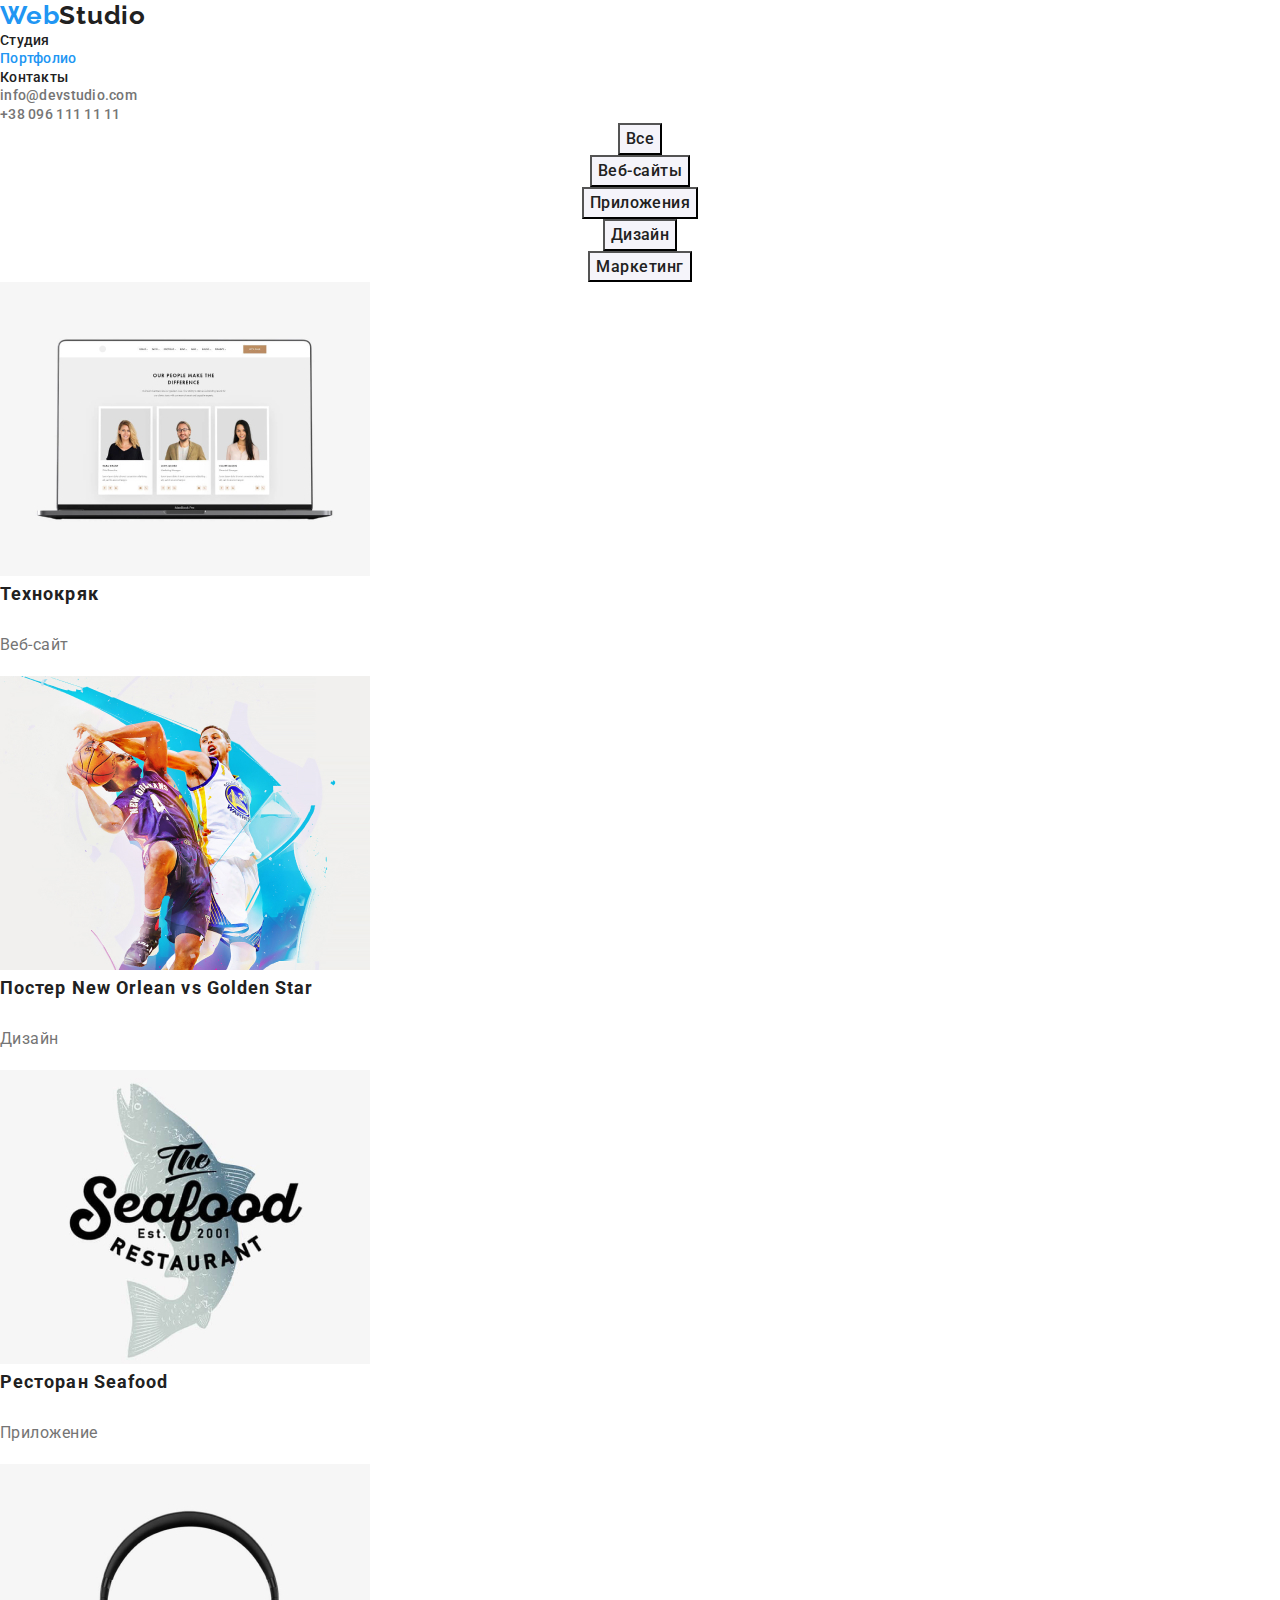
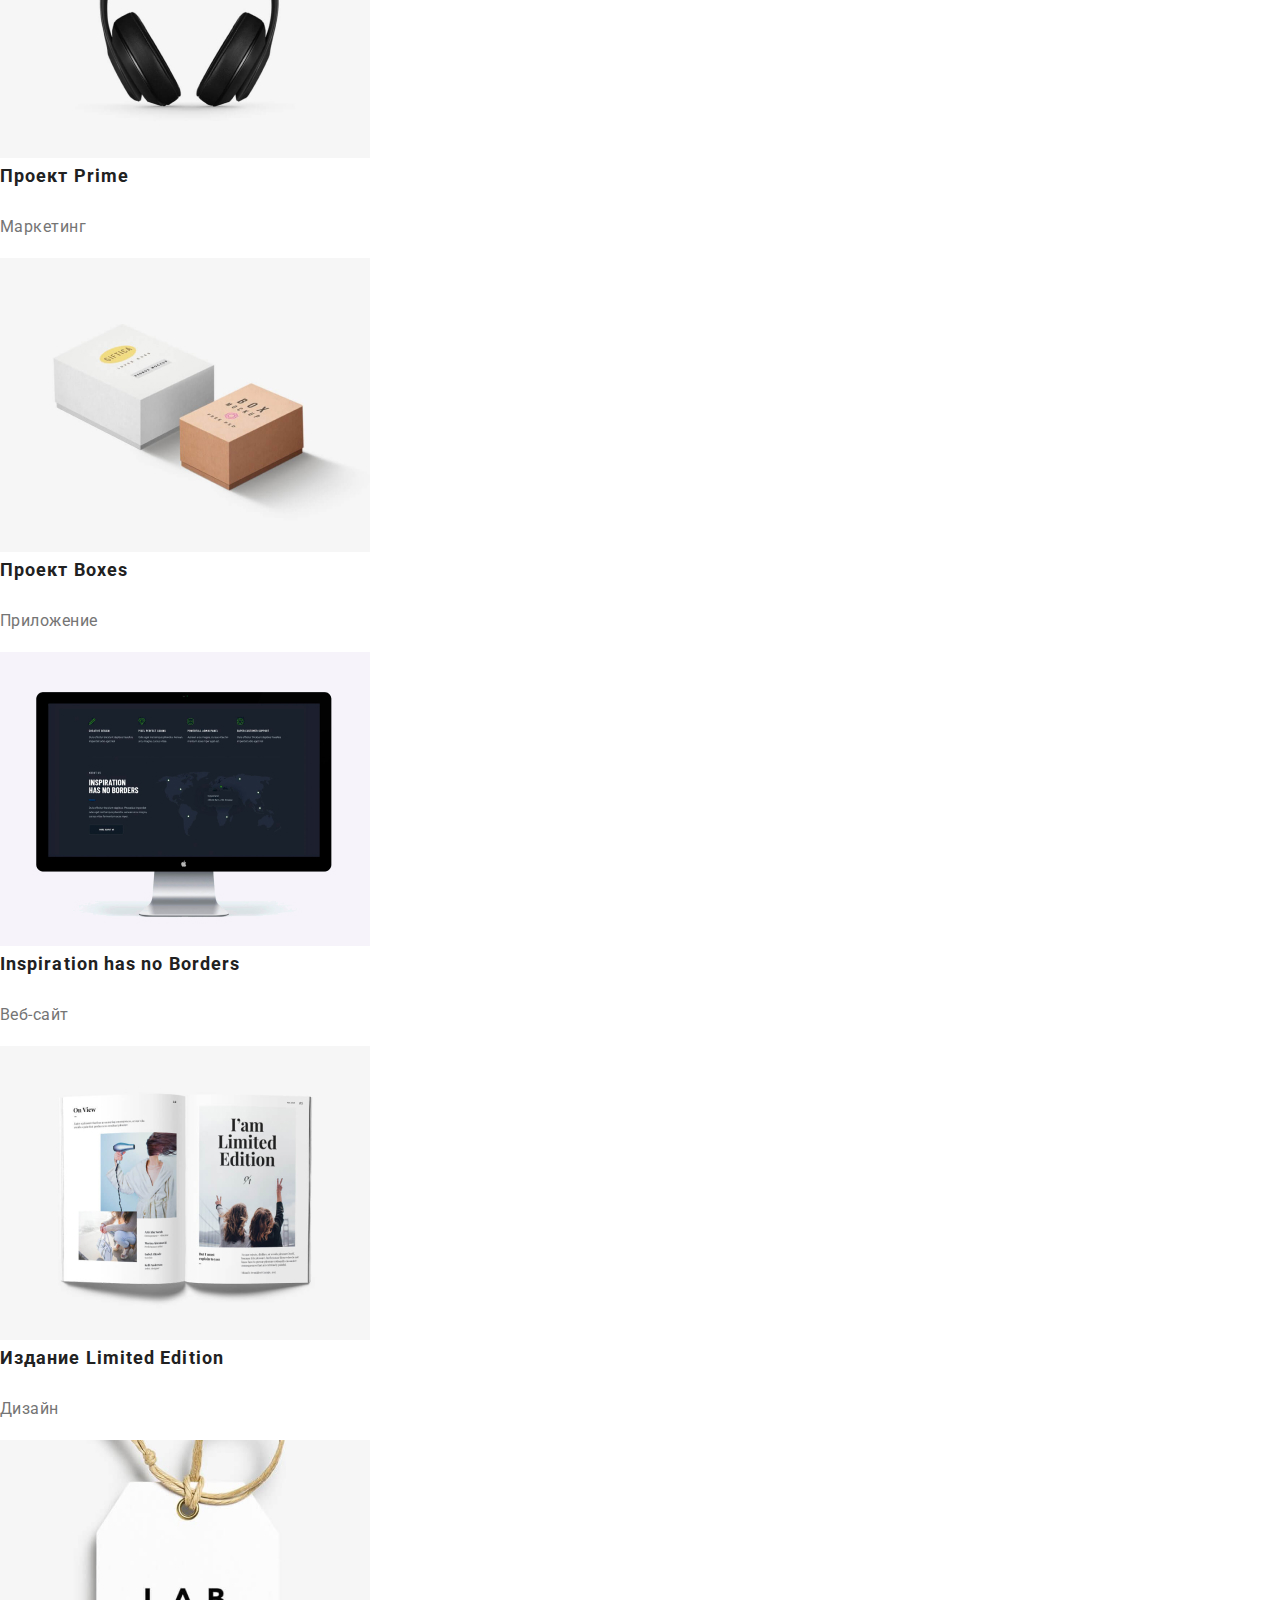
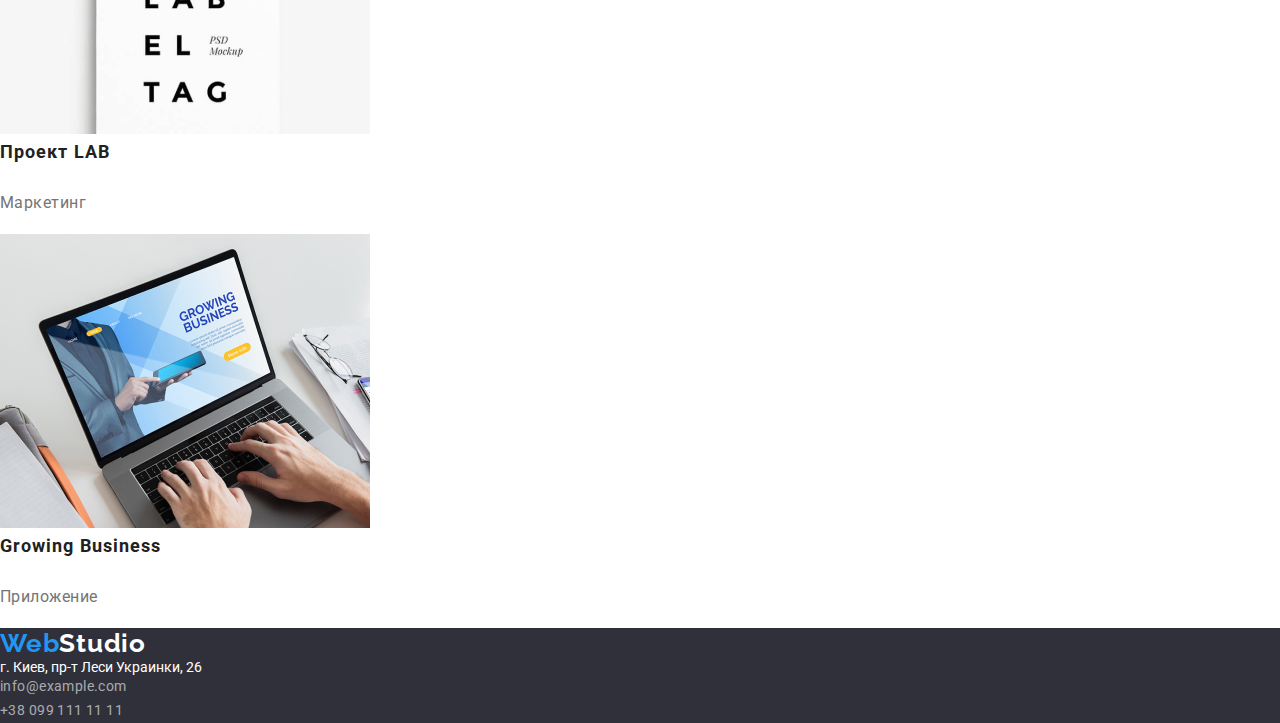
==== portfolio.html @ 37039986 "Робота над ДЗ-1" ====
<!DOCTYPE html>
<html lang="ru">
<head>
    <meta charset="UTF-8">
    <meta name="viewport" content="width=device-width, initial-scale=1.0">
    <link href="https://fonts.googleapis.com/css2?family=Raleway:wght@700&family=Roboto:wght@400;500;700;900&display=swap"
        rel="stylesheet">
    <link rel="stylesheet" href="https://cdnjs.cloudflare.com/ajax/libs/modern-normalize/1.0.0/modern-normalize.min.css">
    <link rel="stylesheet" href="./css/styles.css">
    <title>Portfolio</title>
</head>
<body>
    <header>
        <nav>
            <a class="logo" href="./index.html">Web<span class="logo-top">Studio</span></a>
            <ul class="list">
                <li><a class="navigation" href="./index.html">Студия</a></li>
                <li><a class="navigation current" href="./portfolio.html">Портфолио</a></li>
                <li><a class="navigation" href="#contacts">Контакты</a></li>
            </ul>
        </nav>
        <ul class="list">
            <li><a class="contacts" href="mailto:info@example.com">info@devstudio.com</a></li>
            <li><a class="contacts" href="tel:+380991111111">+38 096 111 11 11</a></li>
        </ul>
    </header>
    <main>
        <div class="useful-links">
            <ul class="list">
                <li><button class="button" type="button">Все</button></li>
                <li><button class="button" type="button">Веб-сайты</button></li>
                <li><button class="button" type="button">Приложения</button></li>
                <li><button class="button" type="button">Дизайн</button></li>
                <li><button class="button" type="button">Маркетинг</button></li>
            </ul>
        </div>
        <section>
            <h1 hidden>Виды наших работ</h2>
            <ul class="list">
                <li><img src="./images/portfolio/img1.jpg" width="370" height="294" alt="Ноутбук" />
                <h3 class="project">Технокряк</h3>
                <p class="project-item">Веб-сайт</p></li>
                <li><img src="./images/portfolio/img2.jpg" width="370" height="294" alt="Баскетболисты" />
                <h3 class="project">Постер New Orlean vs Golden Star</h3>
                <p class="project-item">Дизайн</p></li>
                <li><img src="./images/portfolio/img3.jpg" width="370" height="294" alt="Логотип рыбы" />
                <h3 class="project">Ресторан Seafood</h3>
                <p class="project-item">Приложение</p></li>
                <li><img src="./images/portfolio/img4.jpg" width="370" height="294" alt="Наушники" />
                <h3 class="project">Проект Prime</h3>
                <p class="project-item">Маркетинг</p></li>
                <li><img src="./images/portfolio/img5.jpg" width="370" height="294" alt="Коробки" />
                <h3 class="project">Проект Boxes</h3>
                <p class="project-item">Приложение</p></li>
                <li><img src="./images/portfolio/img6.jpg" width="370" height="294" alt="Монитор ПК" />
                <h3 class="project">Inspiration has no Borders</h3>
                <p class="project-item">Веб-сайт</p></li>
                <li><img src="./images/portfolio/img7.jpg" width="370" height="294" alt="Журнал" />
                <h3 class="project">Издание Limited Edition</h3>
                <p class="project-item">Дизайн</p></li>
                <li><img src="./images/portfolio/img8.jpg" width="370" height="294" alt="Бирка" />
                <h3 class="project">Проект LAB</h3>
                <p class="project-item">Маркетинг</p></li>
                <li><img src="./images/portfolio/img9.jpg" width="370" height="294" alt="Руки работают за ноутбуком" />
                <h3 class="project">Growing Business</h3>
                <p class="project-item">Приложение</p></li>
            </ul>
        </section>
    </main>
    <footer id="contacts">
        <a class="logo" href="./index.html">Web<span class="logo-bottom">Studio</span></a>
        <ul class="list">
            <li class="location">г. Киев, пр-т Леси Украинки, 26</li>
            <li><a class="mail" href="mailto:info@example.com">info@example.com</a></li>
            <li><a class="mail" href="tel:+380991111111">+38 099 111 11 11</a></li>
        </ul>
    </footer>
</body>
</html>
---- css/styles.css ----
html{
  box-sizing: border-box;
}

*,
*::before,
*::after {
  box-sizing: inherit;
}

/* background color: 
#ffffff - main
#2f303a - hero and footer;
#F5F4FA - our team
text color:
#212121 - title
#2196F3 - accent
#757575 - text paragraph
#ffffff - hero
color: rgba(255, 255, 255, 0.6); - footer contact */

:root {
  --accent: #2196f3;
  --white: #ffffff;
  --dark-gray: #2f303a;
  --light-gray: #f5f4fa;
  --black-text: #212121;
  --gray-text: #757575;
}
body {
  font-family: "Roboto", sans-serif;
  color: var(--gray-text);
  background-color: var(--white);
}
img {
  display: block;
  max-width: 100%;
  height: auto;
}
h1,
h2,
h3,
p {
  margin-top: 0;
}
.list {
  margin: 0;
  padding: 0;
  list-style: none;
}
.navigation {
  font-weight: 500;
  font-size: 14px;
  line-height: 1.142;
  letter-spacing: 0.02em;
  color: var(--black-text);
  text-decoration: none;
}
.navigation:hover,
.navigation:focus {
  color: var(--accent);
}
.contacts {
  font-weight: 500;
  font-size: 14px;
  line-height: 1.142;
  letter-spacing: 0.02em;
  color: var(--gray-text);
  text-decoration: none;
}
.contacts:hover,
.contacts:focus {
  color: var(--accent);
}
.navigation.current {
  color: var(--accent);
}
.logo-top {
  font-family: Raleway, sans-serif;
  font-weight: 700;
  font-size: 26px;
  line-height: 1.192;
  letter-spacing: 0.03em;
  color: var(--black-text);
  text-decoration: none;
}
.logo {
  font-family: Raleway, sans-serif;
  font-weight: 700;
  font-size: 26px;
  line-height: 1.192;
  letter-spacing: 0.03em;
  color: var(--accent);
  text-decoration: none;
}
.logo-bottom {
  font-family: Raleway, sans-serif;
  font-weight: 700;
  font-size: 26px;
  line-height: 1.192;
  letter-spacing: 0.03em;
  color: var(--white);
  text-decoration: none;
}
.hero {
  background-color: var(--dark-gray);
  text-align: center;
  margin-bottom: 94;
}
.hero-title {
  margin-top: 0;
  margin-bottom: 30;
  font-weight: 900;
  font-size: 44px;
  line-height: 1.36;
  letter-spacing: 0.06em;
  text-transform: uppercase;
  color: var(--white);
}
.hero-button {
  display: inline-block;
  font-weight: 700;
  font-size: 16px;
  line-height: 1.87;
  /* display: flex; */
  align-items: center;
  text-align: center;
  letter-spacing: 0.06em;
  color: var(--white);
  background-color: var(--accent);
  border-radius: 4px;
  padding: 10px 32px;
  min-width: 200px;
}
.feature {
  font-weight: 700;
  font-size: 14px;
  line-height: 1.142;
  letter-spacing: 0.03em;
  text-transform: uppercase;
  color: var(--black-text);
}
.feature-text {
  font-weight: normal;
  font-size: 14px;
  line-height: 1.71;
  letter-spacing: 0.03em;
  color: var(--gray-text);
}
.section-title {
  font-weight: 700;
  font-size: 36px;
  line-height: 1.166;
  text-align: center;
  letter-spacing: 0.03em;
  color: var(--black-text);
}
.team {
  background-color: var(--light-gray);
}
.name {
  font-weight: 500;
  font-size: 16px;
  line-height: 1.187;
  text-align: center;
  letter-spacing: 0.03em;
  color: var(--black-text);
}
.employment {
  font-weight: 400;
  font-size: 16px;
  line-height: 1.187;
  text-align: center;
  letter-spacing: 0.03em;
  color: var(--gray-text);
}
footer {
  background-color: var(--dark-gray);
}
.location {
font-weight: 400;
font-size: 14px;
line-height: 1.71
letter-spacing: 0.03em;
color: var(--white);
text-decoration: none;
}

.mail{
font-weight: 400;
font-size: 14px;
line-height: 1.71;
letter-spacing: 0.03em;
color: rgba(255, 255, 255, 0.6);
text-decoration: none;
}
.button{
font-family: Roboto;
font-weight: 500;
font-size: 16px;
line-height: 1.62;
text-align: center;
letter-spacing: 0.03em;
color: var(--black-text);
background-color: var(--light-gray);
}
.button:hover,
.button:focus {
background-color: var(--accent);
color: var(--white);
}
.project{
font-weight: 700;
font-size: 18px;
line-height: 2;
letter-spacing: 0.06em;
color: var(--black-text);
}
.project-item{
font-weight: 400;
font-size: 16px;
line-height: 1.87;
letter-spacing: 0.03em;
color: var(--gray-text);
}
.container {
  
}
.useful-links {
  align-items: center;
  text-align: center;
  /* display: inline-block; */
}
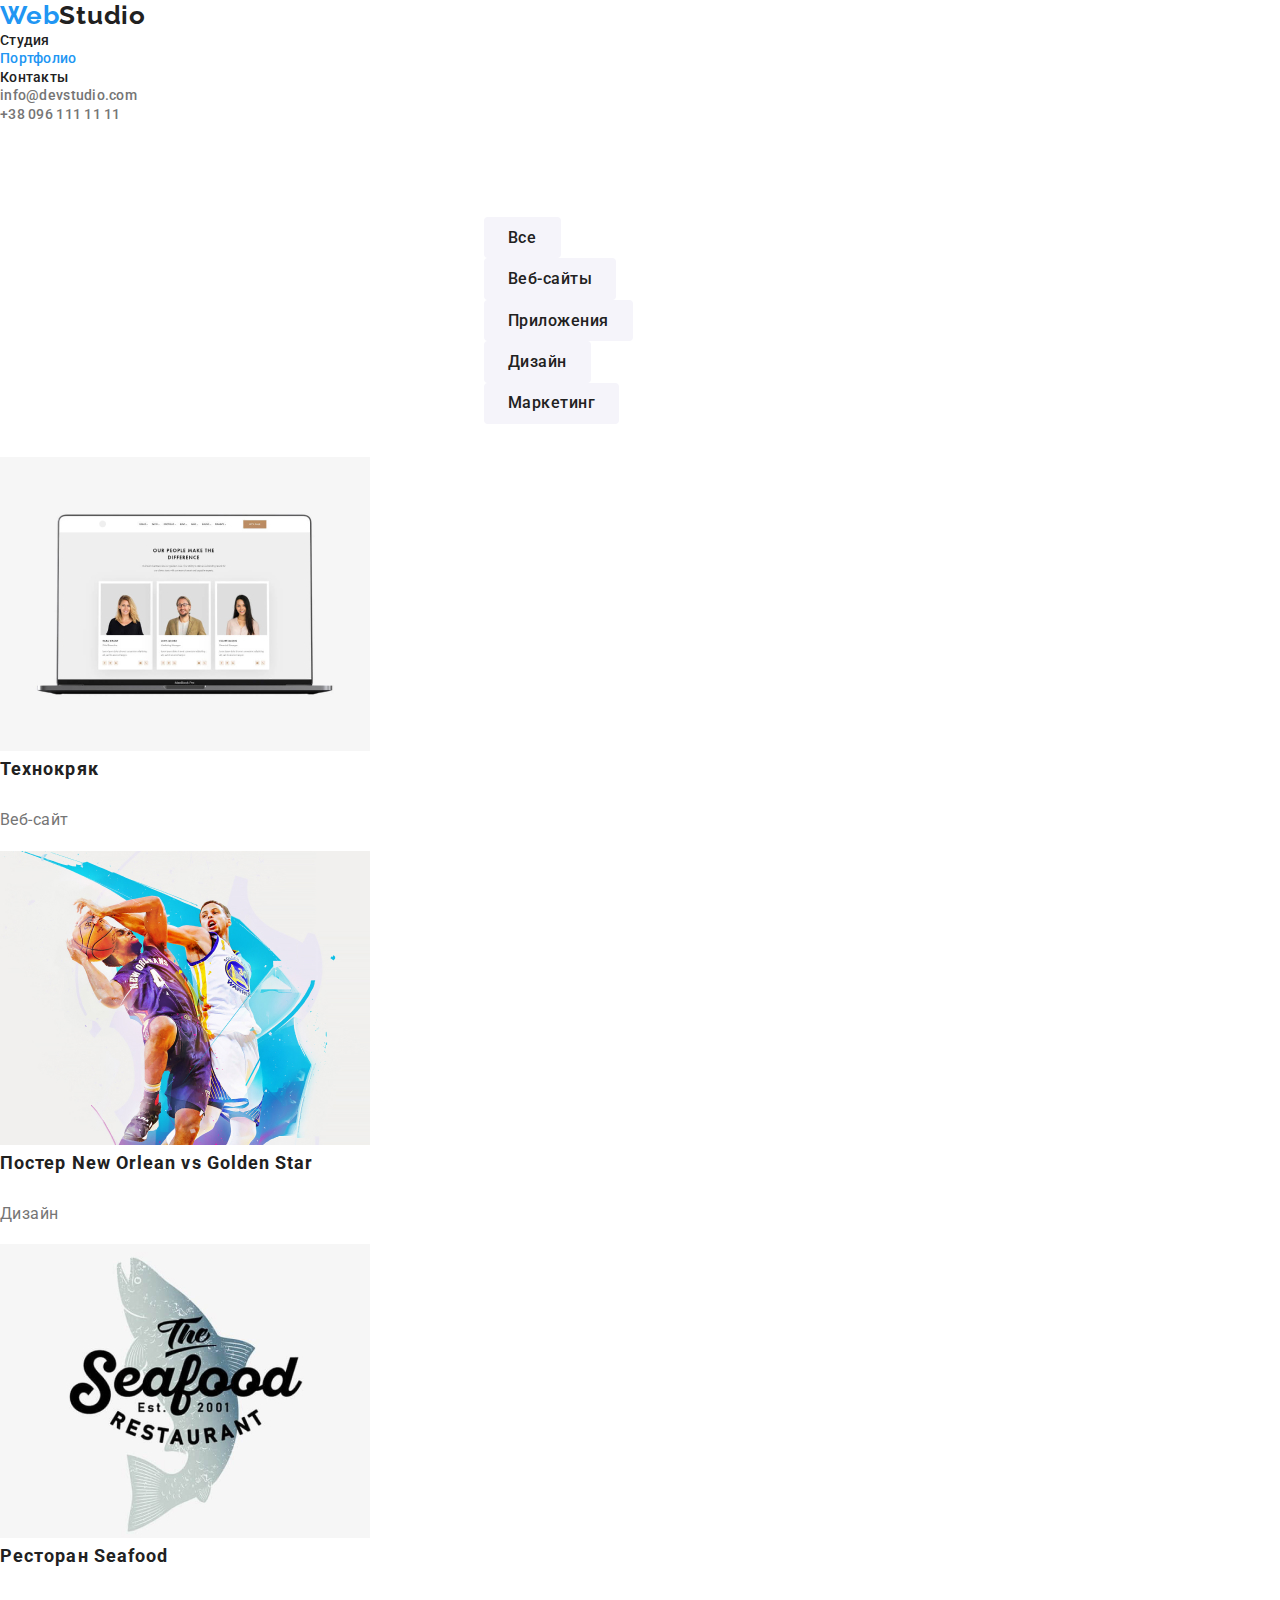
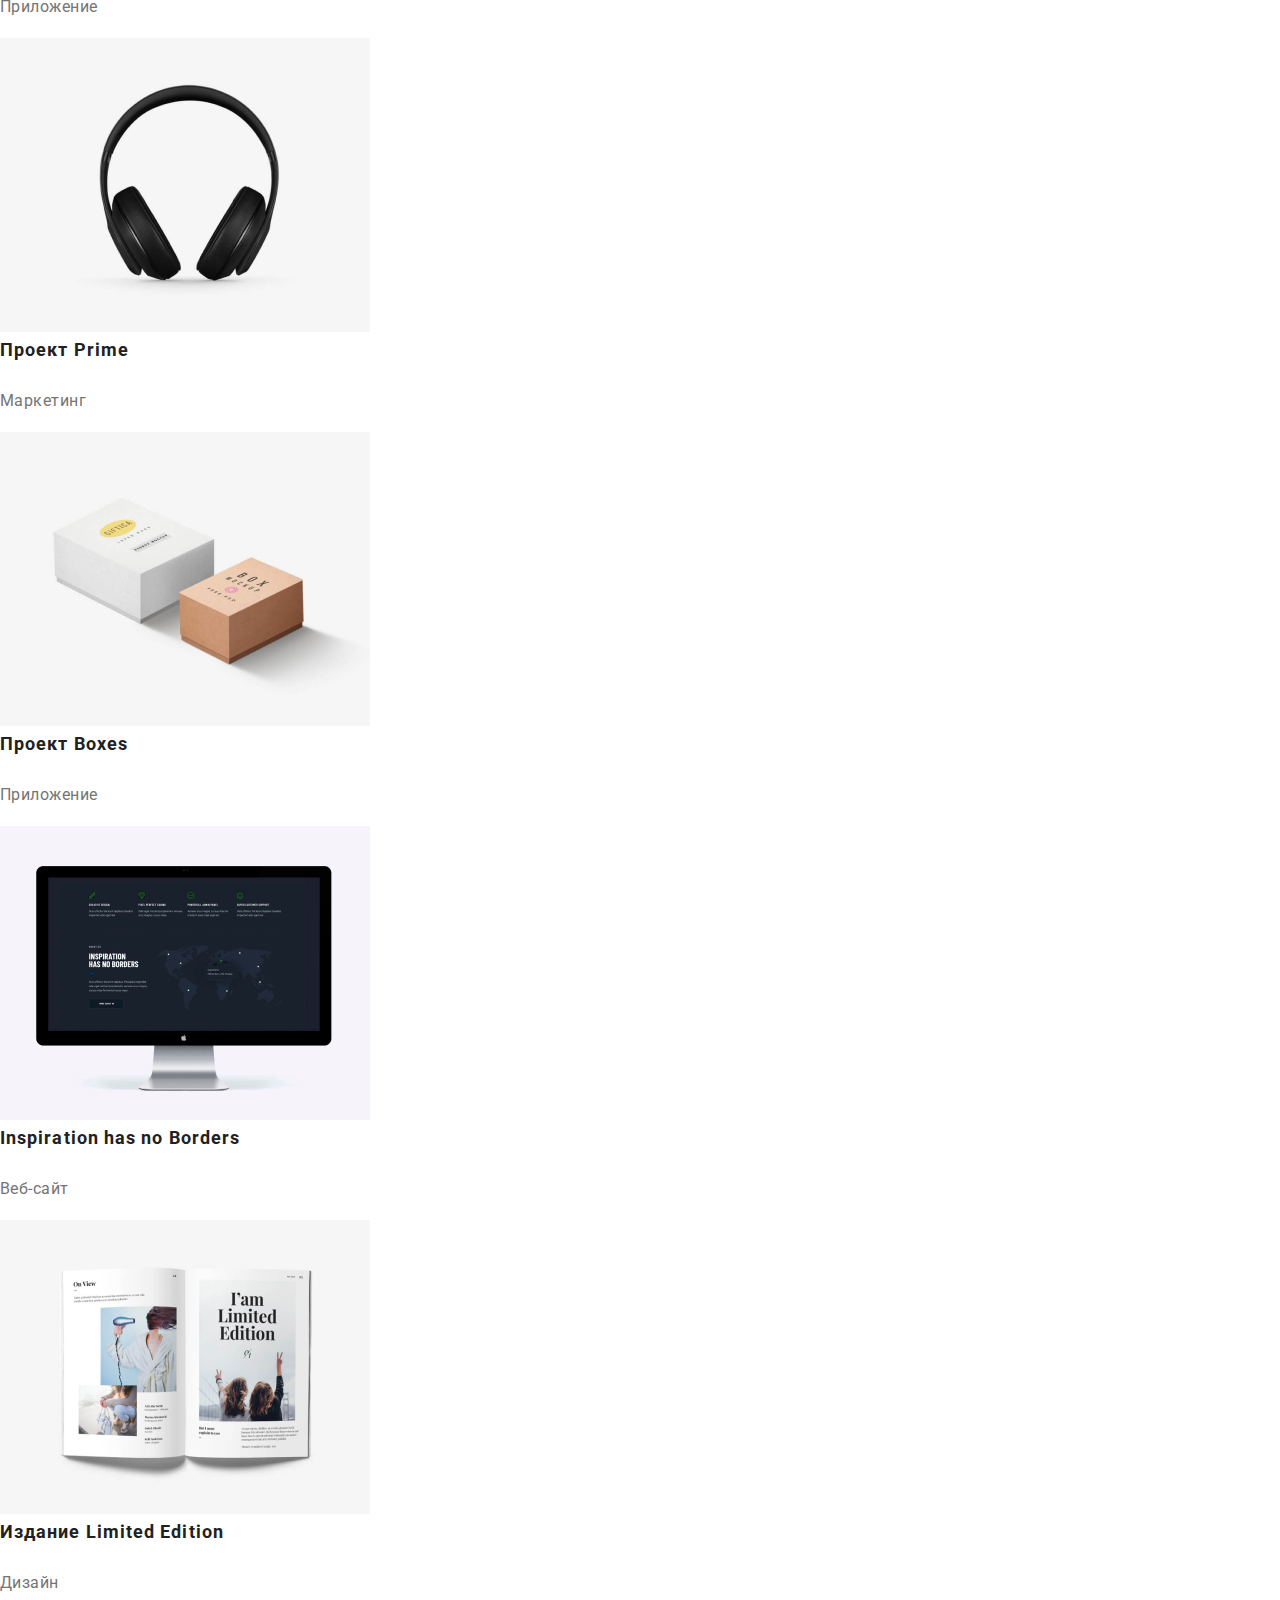
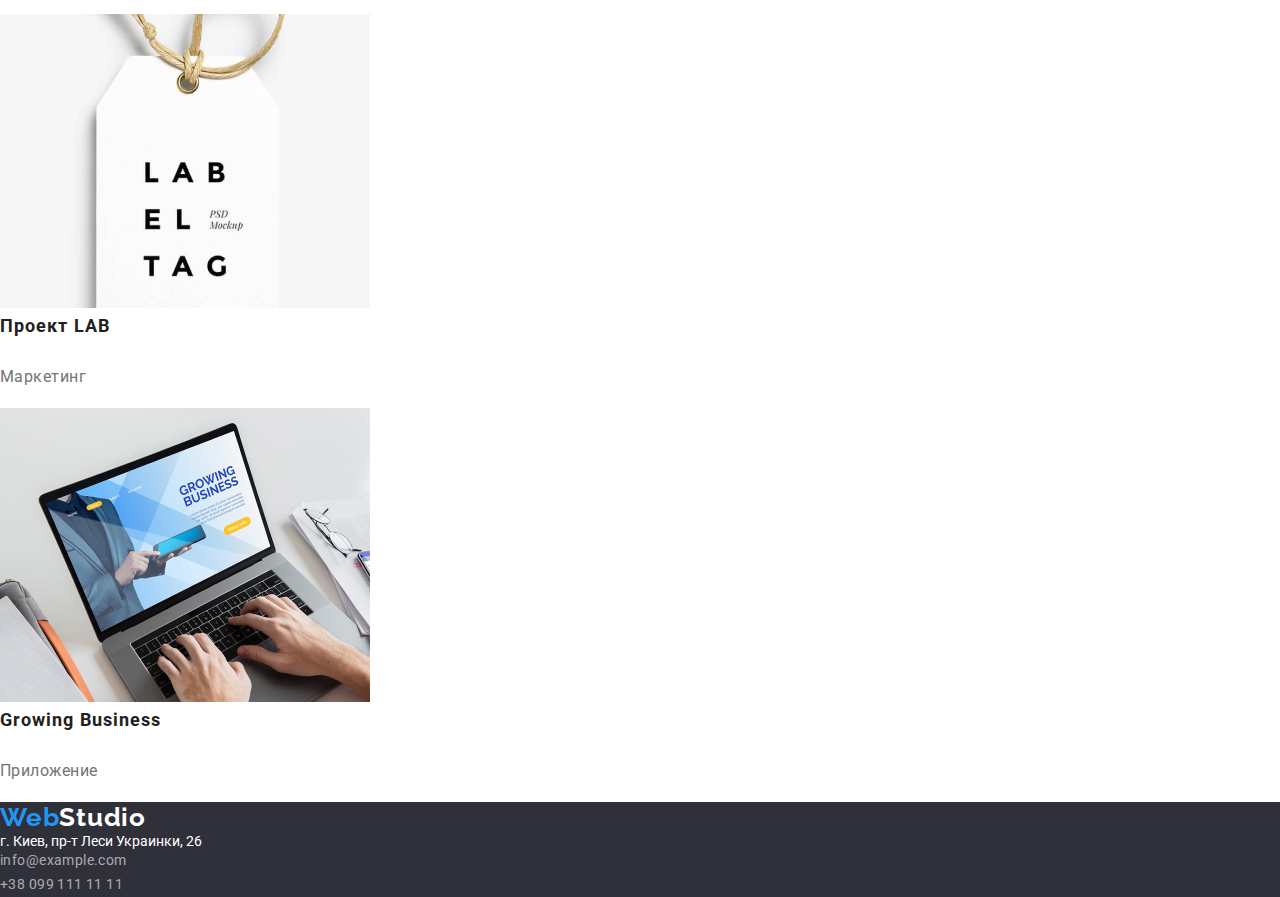
==== commit 0a4033b0: "Робота над кнопками" ====
--- a/portfolio.html
+++ b/portfolio.html
@@ -25,7 +25,7 @@
         </ul>
     </header>
     <main>
-        <div class="useful-links">
+        <div class="useful-button">
             <ul class="list">
                 <li><button class="button" type="button">Все</button></li>
                 <li><button class="button" type="button">Веб-сайты</button></li>
--- a/css/styles.css
+++ b/css/styles.css
@@ -105,11 +105,10 @@
 .hero {
   background-color: var(--dark-gray);
   text-align: center;
-  margin-bottom: 94;
 }
 .hero-title {
   margin-top: 0;
-  margin-bottom: 30;
+  margin-bottom: 30px;
   font-weight: 900;
   font-size: 44px;
   line-height: 1.36;
@@ -132,7 +131,7 @@
   padding: 10px 32px;
   min-width: 200px;
 }
-.feature {
+.features {
   font-weight: 700;
   font-size: 14px;
   line-height: 1.142;
@@ -140,20 +139,21 @@
   text-transform: uppercase;
   color: var(--black-text);
 }
-.feature-text {
+.features-text {
   font-weight: normal;
   font-size: 14px;
   line-height: 1.71;
   letter-spacing: 0.03em;
   color: var(--gray-text);
 }
-.section-title {
+.job-title {
   font-weight: 700;
   font-size: 36px;
   line-height: 1.166;
   text-align: center;
   letter-spacing: 0.03em;
   color: var(--black-text);
+  margin-bottom: 50px;
 }
 .team {
   background-color: var(--light-gray);
@@ -203,6 +203,9 @@
 letter-spacing: 0.03em;
 color: var(--black-text);
 background-color: var(--light-gray);
+border-radius: 4px;
+padding: 5.76px 22.28px;
+border: 2px solid transparent;
 }
 .button:hover,
 .button:focus {
@@ -223,11 +226,30 @@
 letter-spacing: 0.03em;
 color: var(--gray-text);
 }
-.container {
-  
-}
-.useful-links {
+.container-features {
+  padding: 94px 215px;
+}
+/* .list li {
   align-items: center;
   text-align: center;
-  /* display: inline-block; */
-}
+  display: inline-block;
+} */
+.inline-block li {
+  display: inline-block;
+  margin-right: 30px;
+}
+.inline-block li:last-child {
+  margin-right: 0;
+}
+.useful-button {
+  padding-top: 94px;
+  padding-right: 497.58px;
+  padding-bottom: 32.65px;
+  padding-left: 483.59px;
+}
+.useful-button li {
+margin-right: 8.1px;
+}
+.useful-button li:last-child {
+margin-right: 0;
+}
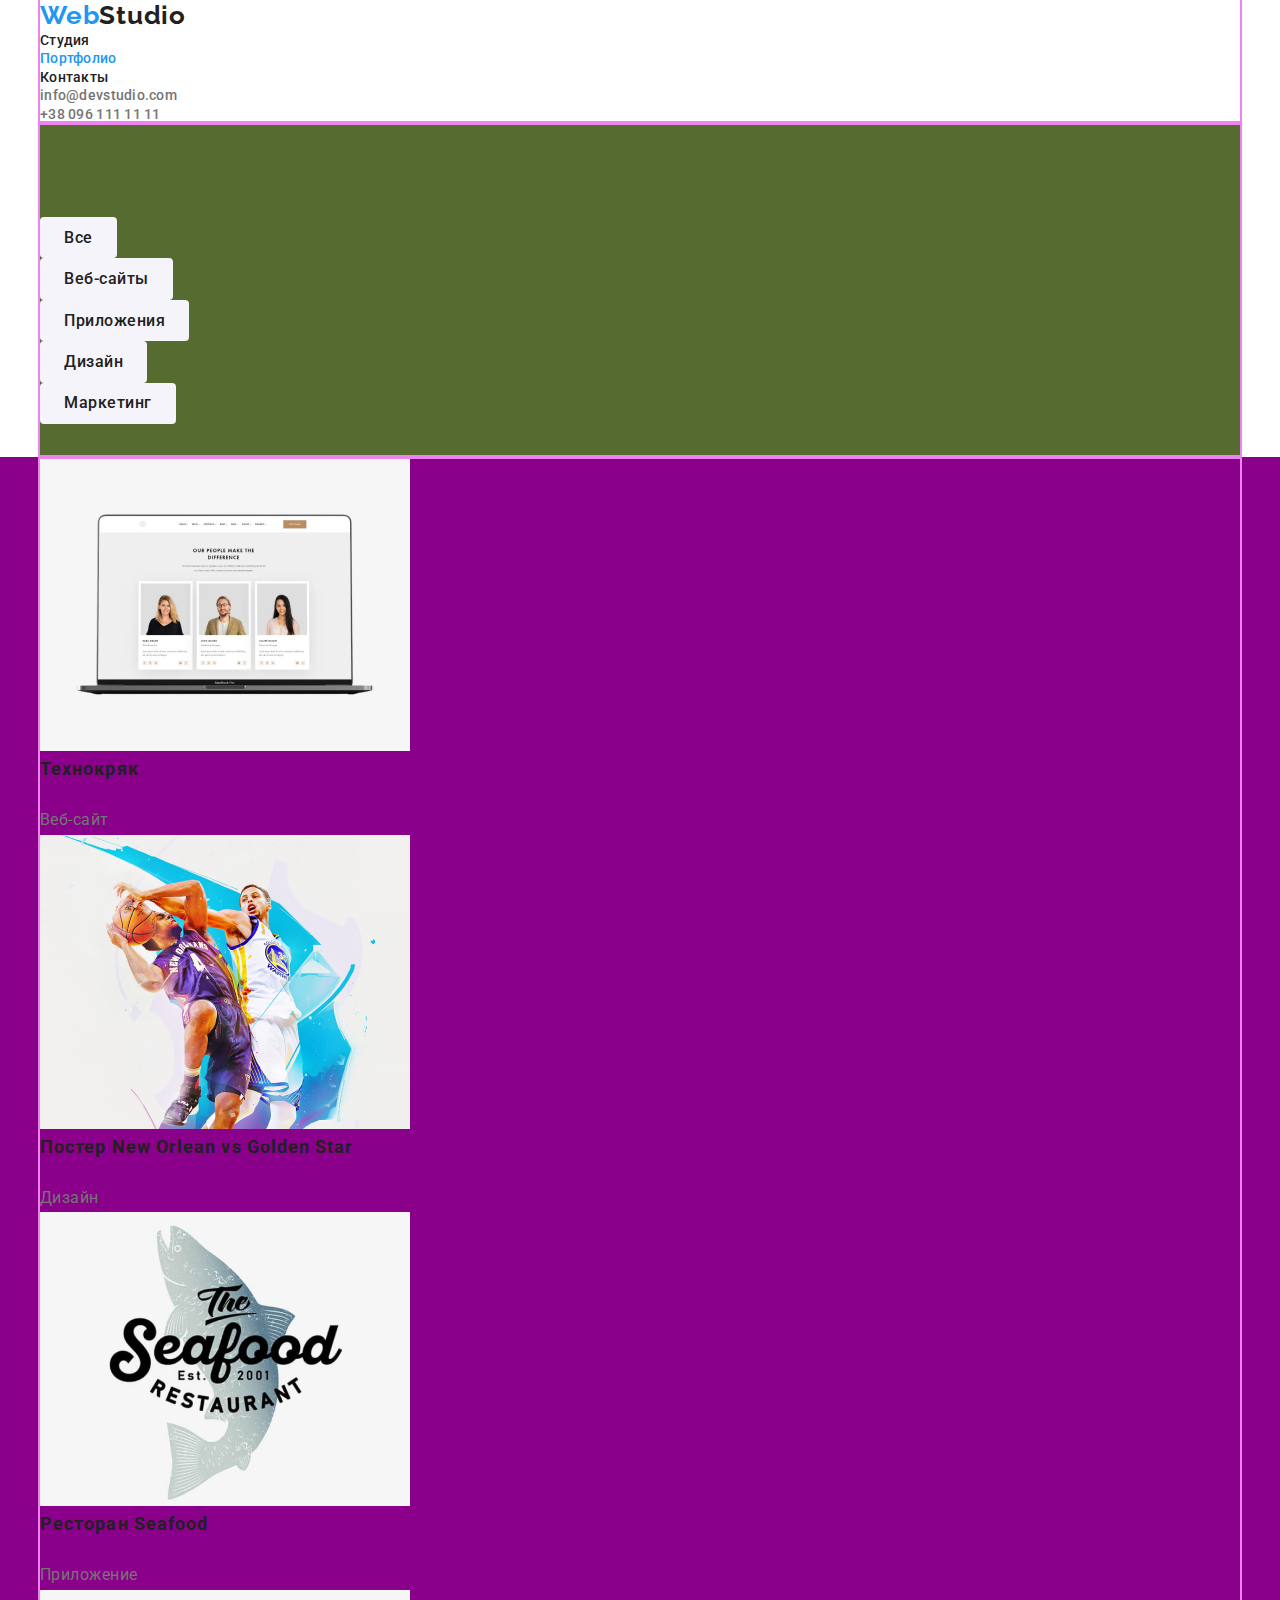
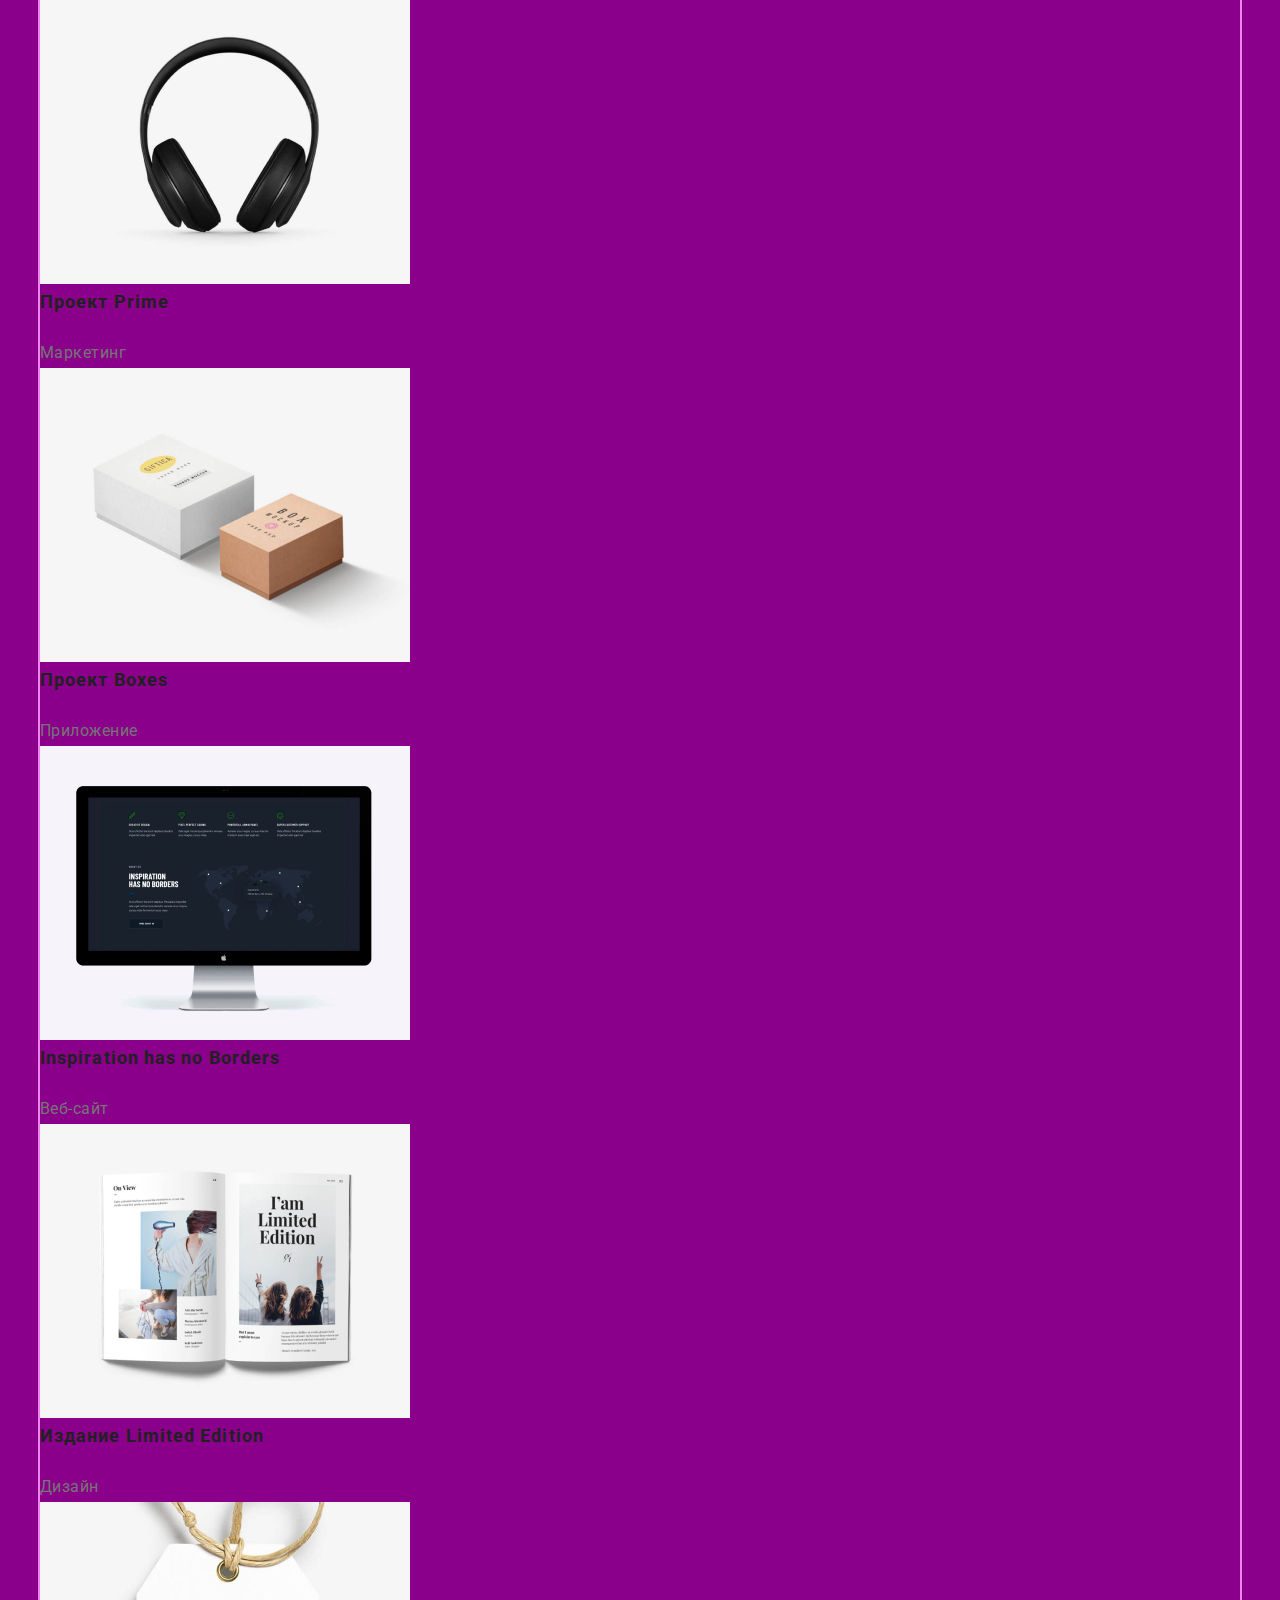
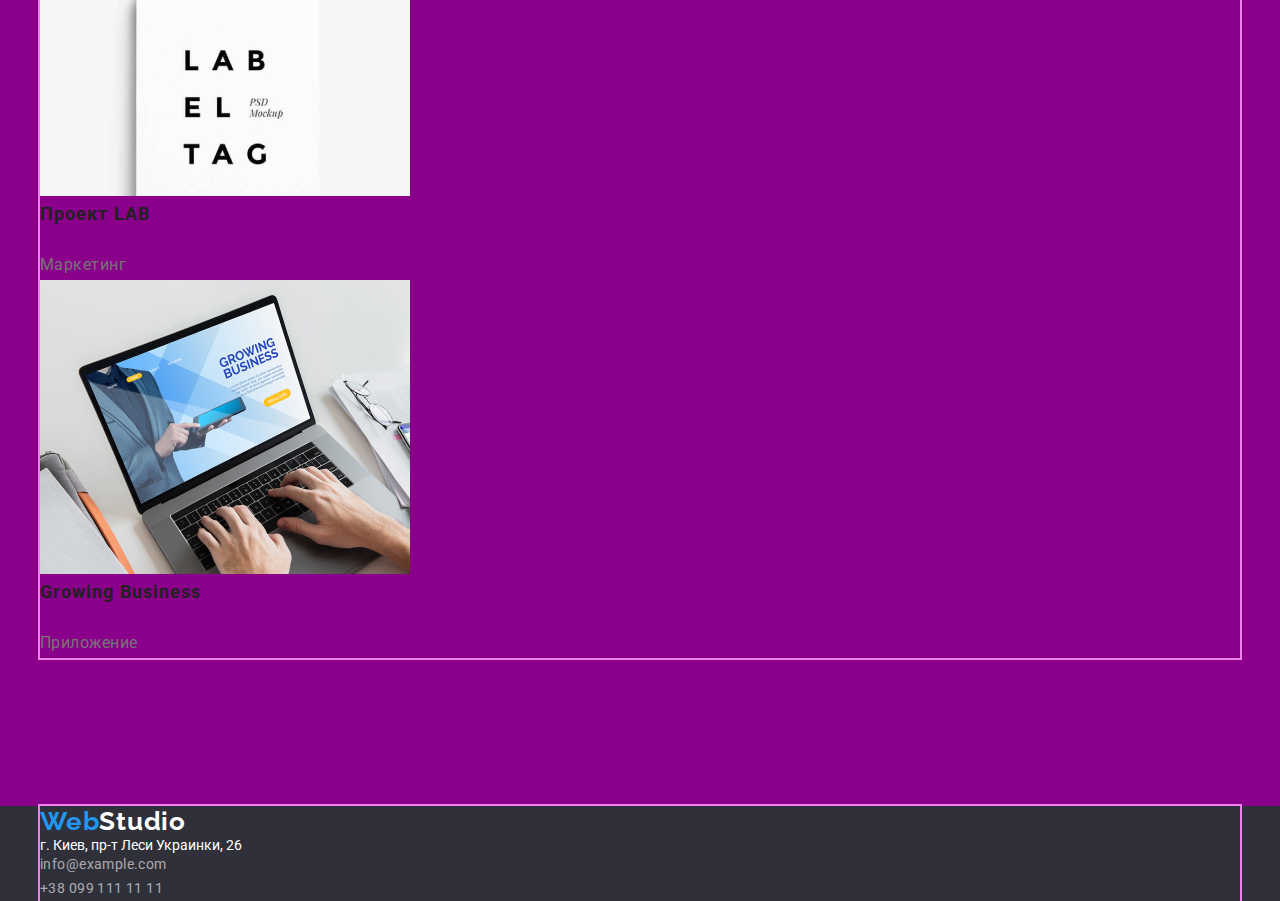
==== commit c54ddb58: "Робота над секціями" ====
--- a/portfolio.html
+++ b/portfolio.html
@@ -11,22 +11,24 @@
 </head>
 <body>
     <header>
-        <nav>
-            <a class="logo" href="./index.html">Web<span class="logo-top">Studio</span></a>
+        <div class="container">
+            <nav>
+                <a class="logo" href="./index.html">Web<span class="logo-top">Studio</span></a>
+                <ul class="list">
+                    <li><a class="navigation" href="./index.html">Студия</a></li>
+                    <li><a class="navigation current" href="./portfolio.html">Портфолио</a></li>
+                    <li><a class="navigation" href="#contacts">Контакты</a></li>
+                </ul>
+            </nav>
             <ul class="list">
-                <li><a class="navigation" href="./index.html">Студия</a></li>
-                <li><a class="navigation current" href="./portfolio.html">Портфолио</a></li>
-                <li><a class="navigation" href="#contacts">Контакты</a></li>
+                <li><a class="contacts" href="mailto:info@example.com">info@devstudio.com</a></li>
+                <li><a class="contacts" href="tel:+380991111111">+38 096 111 11 11</a></li>
             </ul>
-        </nav>
-        <ul class="list">
-            <li><a class="contacts" href="mailto:info@example.com">info@devstudio.com</a></li>
-            <li><a class="contacts" href="tel:+380991111111">+38 096 111 11 11</a></li>
-        </ul>
+        </div>
     </header>
     <main>
-        <div class="useful-button">
-            <ul class="list">
+        <div class="container">
+            <ul class="list useful-button">
                 <li><button class="button" type="button">Все</button></li>
                 <li><button class="button" type="button">Веб-сайты</button></li>
                 <li><button class="button" type="button">Приложения</button></li>
@@ -34,46 +36,59 @@
                 <li><button class="button" type="button">Маркетинг</button></li>
             </ul>
         </div>
-        <section>
-            <h1 hidden>Виды наших работ</h2>
-            <ul class="list">
-                <li><img src="./images/portfolio/img1.jpg" width="370" height="294" alt="Ноутбук" />
-                <h3 class="project">Технокряк</h3>
-                <p class="project-item">Веб-сайт</p></li>
-                <li><img src="./images/portfolio/img2.jpg" width="370" height="294" alt="Баскетболисты" />
-                <h3 class="project">Постер New Orlean vs Golden Star</h3>
-                <p class="project-item">Дизайн</p></li>
-                <li><img src="./images/portfolio/img3.jpg" width="370" height="294" alt="Логотип рыбы" />
-                <h3 class="project">Ресторан Seafood</h3>
-                <p class="project-item">Приложение</p></li>
-                <li><img src="./images/portfolio/img4.jpg" width="370" height="294" alt="Наушники" />
-                <h3 class="project">Проект Prime</h3>
-                <p class="project-item">Маркетинг</p></li>
-                <li><img src="./images/portfolio/img5.jpg" width="370" height="294" alt="Коробки" />
-                <h3 class="project">Проект Boxes</h3>
-                <p class="project-item">Приложение</p></li>
-                <li><img src="./images/portfolio/img6.jpg" width="370" height="294" alt="Монитор ПК" />
-                <h3 class="project">Inspiration has no Borders</h3>
-                <p class="project-item">Веб-сайт</p></li>
-                <li><img src="./images/portfolio/img7.jpg" width="370" height="294" alt="Журнал" />
-                <h3 class="project">Издание Limited Edition</h3>
-                <p class="project-item">Дизайн</p></li>
-                <li><img src="./images/portfolio/img8.jpg" width="370" height="294" alt="Бирка" />
-                <h3 class="project">Проект LAB</h3>
-                <p class="project-item">Маркетинг</p></li>
-                <li><img src="./images/portfolio/img9.jpg" width="370" height="294" alt="Руки работают за ноутбуком" />
-                <h3 class="project">Growing Business</h3>
-                <p class="project-item">Приложение</p></li>
-            </ul>
+        <section class="project-section">
+            <div class="container">
+                <h1 hidden>Виды наших работ</h2>
+                    <ul class="list">
+                        <li><img src="./images/portfolio/img1.jpg" width="370" height="294" alt="Ноутбук" />
+                            <h3 class="project">Технокряк</h3>
+                            <p class="project-item">Веб-сайт</p>
+                        </li>
+                        <li><img src="./images/portfolio/img2.jpg" width="370" height="294" alt="Баскетболисты" />
+                            <h3 class="project">Постер New Orlean vs Golden Star</h3>
+                            <p class="project-item">Дизайн</p>
+                        </li>
+                        <li><img src="./images/portfolio/img3.jpg" width="370" height="294" alt="Логотип рыбы" />
+                            <h3 class="project">Ресторан Seafood</h3>
+                            <p class="project-item">Приложение</p>
+                        </li>
+                        <li><img src="./images/portfolio/img4.jpg" width="370" height="294" alt="Наушники" />
+                            <h3 class="project">Проект Prime</h3>
+                            <p class="project-item">Маркетинг</p>
+                        </li>
+                        <li><img src="./images/portfolio/img5.jpg" width="370" height="294" alt="Коробки" />
+                            <h3 class="project">Проект Boxes</h3>
+                            <p class="project-item">Приложение</p>
+                        </li>
+                        <li><img src="./images/portfolio/img6.jpg" width="370" height="294" alt="Монитор ПК" />
+                            <h3 class="project">Inspiration has no Borders</h3>
+                            <p class="project-item">Веб-сайт</p>
+                        </li>
+                        <li><img src="./images/portfolio/img7.jpg" width="370" height="294" alt="Журнал" />
+                            <h3 class="project">Издание Limited Edition</h3>
+                            <p class="project-item">Дизайн</p>
+                        </li>
+                        <li><img src="./images/portfolio/img8.jpg" width="370" height="294" alt="Бирка" />
+                            <h3 class="project">Проект LAB</h3>
+                            <p class="project-item">Маркетинг</p>
+                        </li>
+                        <li><img src="./images/portfolio/img9.jpg" width="370" height="294" alt="Руки работают за ноутбуком" />
+                            <h3 class="project">Growing Business</h3>
+                            <p class="project-item">Приложение</p>
+                        </li>
+                    </ul>
+            </div>
         </section>
     </main>
     <footer id="contacts">
-        <a class="logo" href="./index.html">Web<span class="logo-bottom">Studio</span></a>
-        <ul class="list">
-            <li class="location">г. Киев, пр-т Леси Украинки, 26</li>
-            <li><a class="mail" href="mailto:info@example.com">info@example.com</a></li>
-            <li><a class="mail" href="tel:+380991111111">+38 099 111 11 11</a></li>
-        </ul>
+        <div class="container">
+            <a class="logo" href="./index.html">Web<span class="logo-bottom">Studio</span></a>
+            <ul class="list">
+                <li class="location">г. Киев, пр-т Леси Украинки, 26</li>
+                <li><a class="mail" href="mailto:info@example.com">info@example.com</a></li>
+                <li><a class="mail" href="tel:+380991111111">+38 099 111 11 11</a></li>
+            </ul>
+        </div>
     </footer>
 </body>
 </html>--- a/css/styles.css
+++ b/css/styles.css
@@ -131,6 +131,11 @@
   padding: 10px 32px;
   min-width: 200px;
 }
+.features-section {
+  padding-top: 94px;
+  padding-bottom: 94px;
+  background-color: cyan;
+}
 .features {
   font-weight: 700;
   font-size: 14px;
@@ -146,6 +151,10 @@
   letter-spacing: 0.03em;
   color: var(--gray-text);
 }
+.job-section {
+  padding-bottom: 94px;
+  background-color: blueviolet;
+}
 .job-title {
   font-weight: 700;
   font-size: 36px;
@@ -156,6 +165,7 @@
   margin-bottom: 50px;
 }
 .team {
+  padding-bottom: 94px;
   background-color: var(--light-gray);
 }
 .name {
@@ -167,6 +177,8 @@
   color: var(--black-text);
 }
 .employment {
+  margin-bottom: 0;
+  padding-bottom: 30px;
   font-weight: 400;
   font-size: 16px;
   line-height: 1.187;
@@ -178,78 +190,67 @@
   background-color: var(--dark-gray);
 }
 .location {
-font-weight: 400;
-font-size: 14px;
-line-height: 1.71
-letter-spacing: 0.03em;
-color: var(--white);
-text-decoration: none;
+  font-weight: 400;
+  font-size: 14px;
+  line-height: 1.71
+  letter-spacing: 0.03em;
+  color: var(--white);
+  text-decoration: none;
 }
 
 .mail{
-font-weight: 400;
-font-size: 14px;
-line-height: 1.71;
-letter-spacing: 0.03em;
-color: rgba(255, 255, 255, 0.6);
-text-decoration: none;
+  font-weight: 400;
+  font-size: 14px;
+  line-height: 1.71;
+  letter-spacing: 0.03em;
+  color: rgba(255, 255, 255, 0.6);
+  text-decoration: none;
 }
 .button{
-font-family: Roboto;
-font-weight: 500;
-font-size: 16px;
-line-height: 1.62;
-text-align: center;
-letter-spacing: 0.03em;
-color: var(--black-text);
-background-color: var(--light-gray);
-border-radius: 4px;
-padding: 5.76px 22.28px;
-border: 2px solid transparent;
+  font-family: Roboto;
+  font-weight: 500;
+  font-size: 16px;
+  line-height: 1.62;
+  text-align: center;
+  letter-spacing: 0.03em;
+  color: var(--black-text);
+  background-color: var(--light-gray);
+  border-radius: 4px;
+  padding: 5.76px 22.28px;
+  border: 2px solid transparent;
 }
 .button:hover,
 .button:focus {
-background-color: var(--accent);
-color: var(--white);
-}
-.project{
-font-weight: 700;
-font-size: 18px;
-line-height: 2;
-letter-spacing: 0.06em;
-color: var(--black-text);
-}
-.project-item{
-font-weight: 400;
-font-size: 16px;
-line-height: 1.87;
-letter-spacing: 0.03em;
-color: var(--gray-text);
-}
-.container-features {
-  padding: 94px 215px;
-}
-/* .list li {
-  align-items: center;
-  text-align: center;
-  display: inline-block;
-} */
-.inline-block li {
-  display: inline-block;
-  margin-right: 30px;
-}
-.inline-block li:last-child {
-  margin-right: 0;
+  background-color: var(--accent);
+  color: var(--white);
 }
 .useful-button {
   padding-top: 94px;
-  padding-right: 497.58px;
   padding-bottom: 32.65px;
-  padding-left: 483.59px;
-}
-.useful-button li {
-margin-right: 8.1px;
-}
-.useful-button li:last-child {
-margin-right: 0;
-}
+  background-color: darkolivegreen;
+}
+.project-section {
+  padding-bottom: 148px;
+  background-color: darkmagenta;
+}
+.project{
+  font-weight: 700;
+  font-size: 18px;
+  line-height: 2;
+  letter-spacing: 0.06em;
+  color: var(--black-text);
+}
+.project-item{
+  margin-bottom: 0;
+  font-weight: 400;
+  font-size: 16px;
+  line-height: 1.87;
+  letter-spacing: 0.03em;
+  color: var(--gray-text);
+}
+.container {
+  width: 1200px;
+  margin-left: auto;
+  margin-right: auto;
+  outline: 2px solid violet;
+}
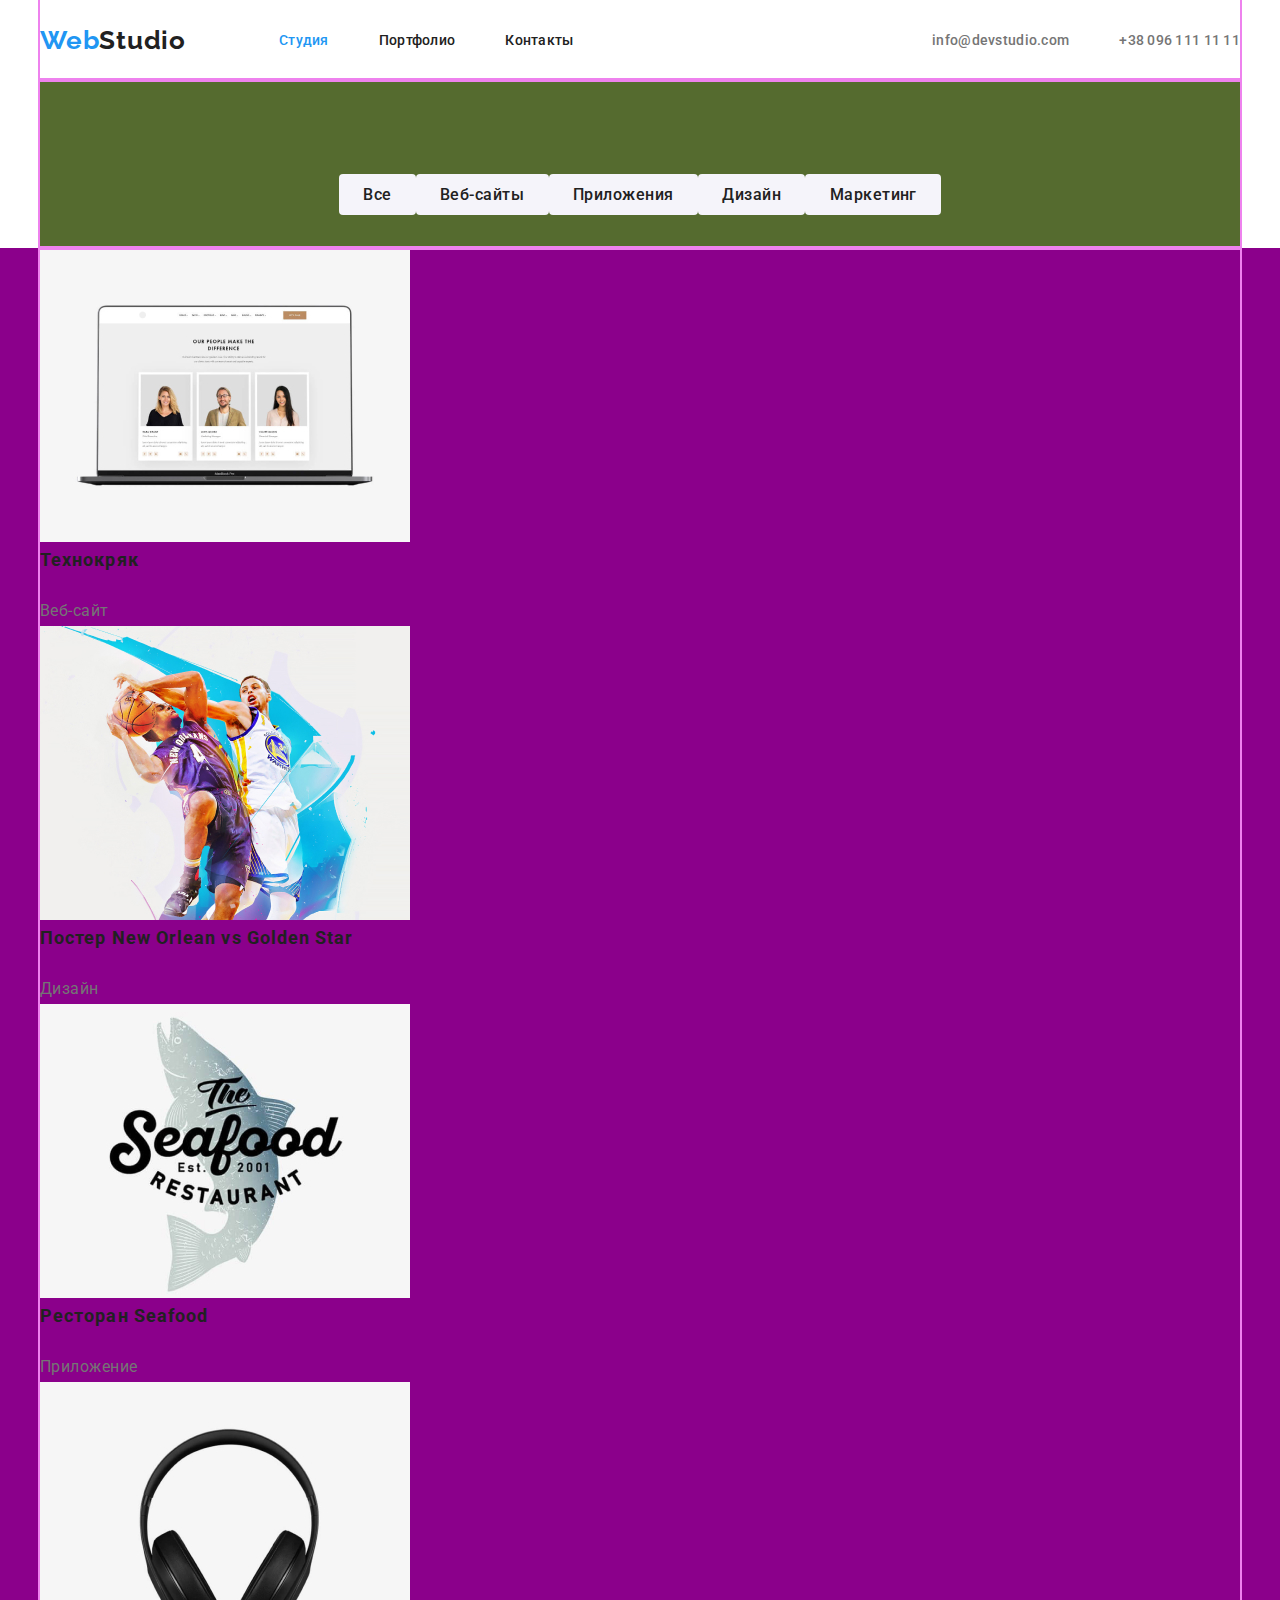
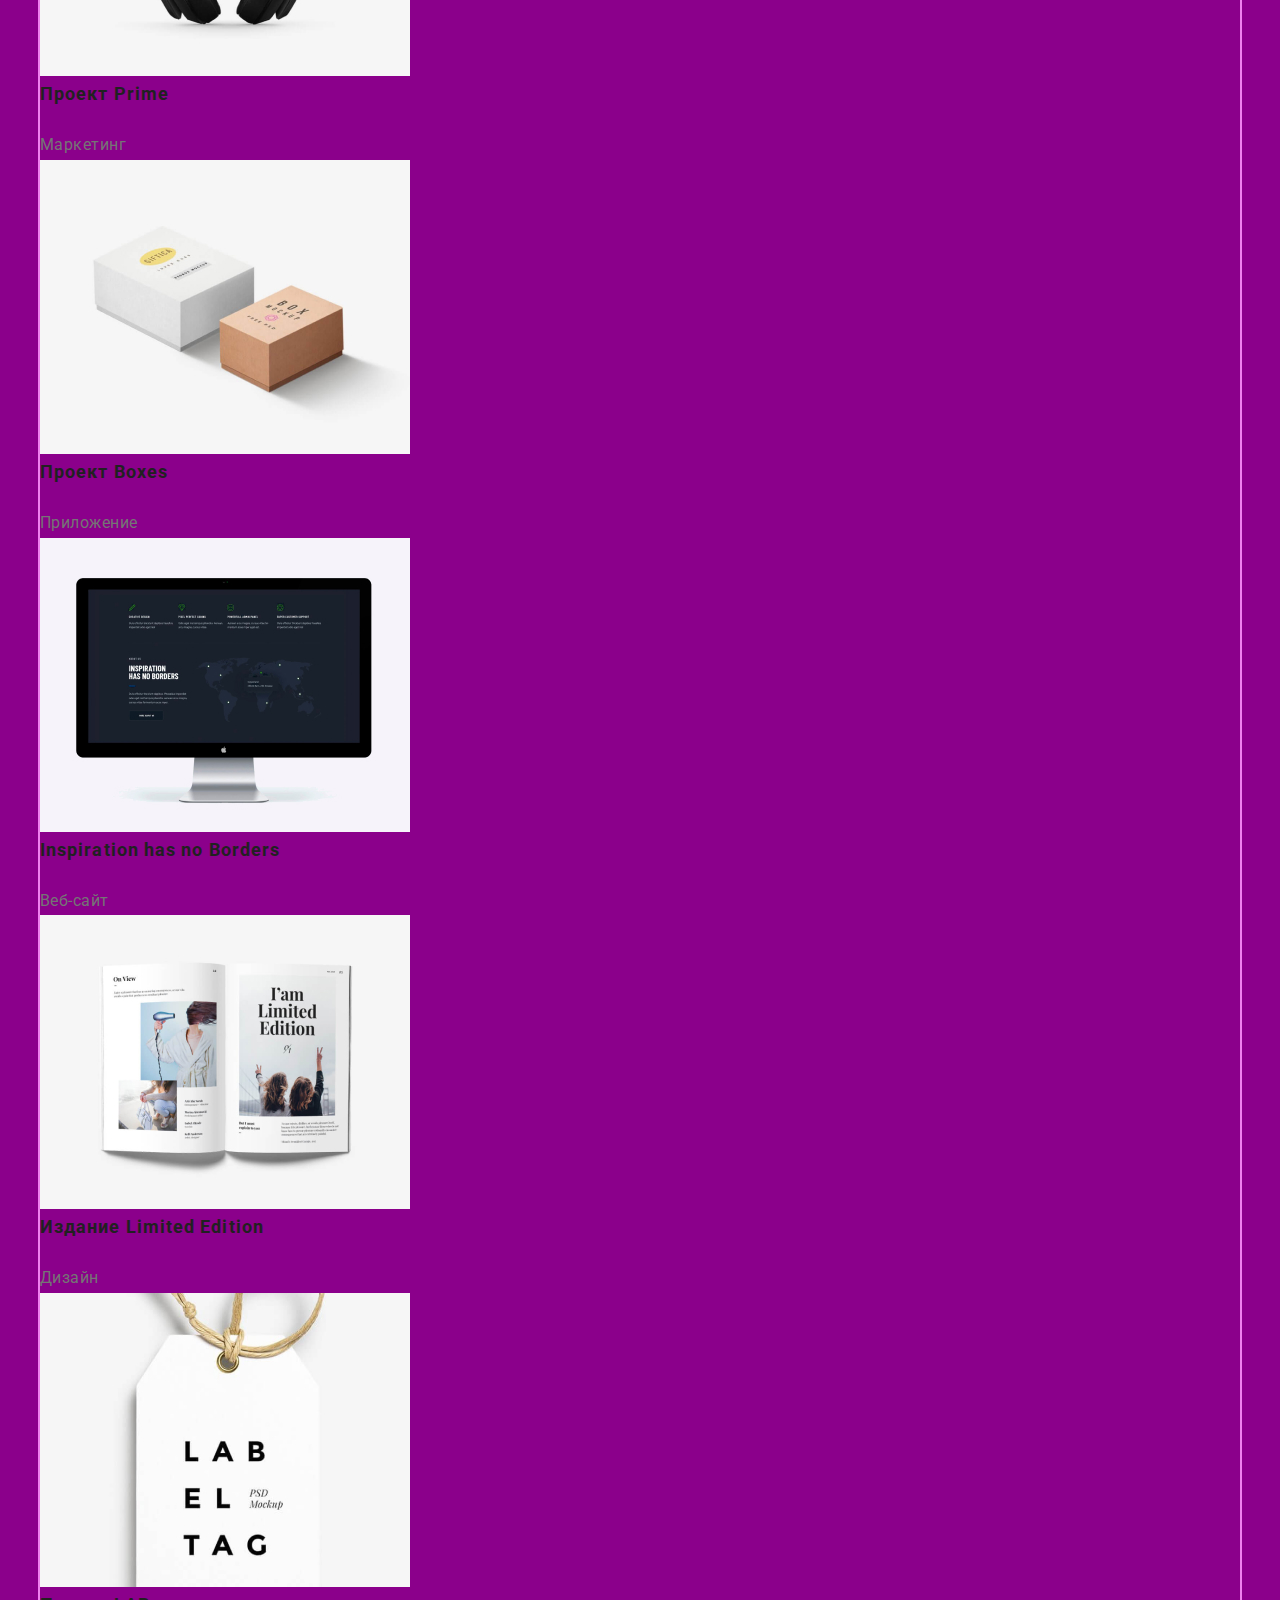
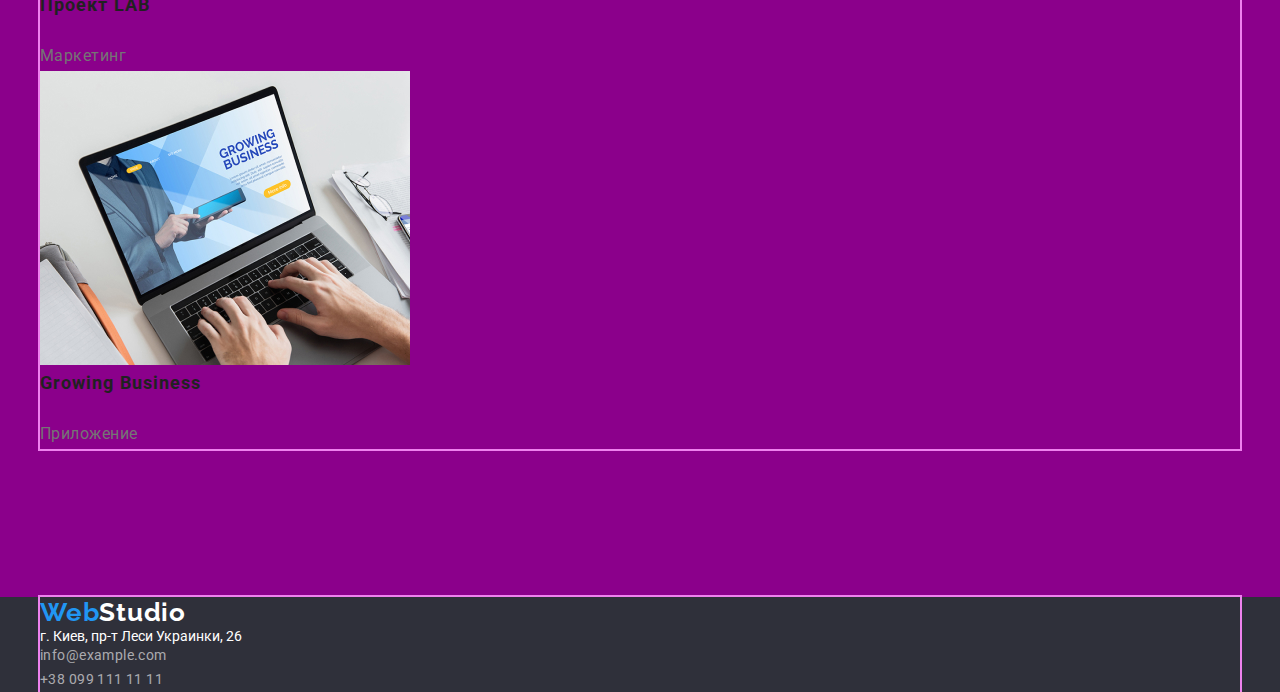
==== commit 4a03d579: "Робота над секціями 02" ====
--- a/portfolio.html
+++ b/portfolio.html
@@ -11,34 +11,35 @@
 </head>
 <body>
     <header>
-        <div class="container">
-            <nav>
+        <div class="container main-top">
+            <nav class="nav">
                 <a class="logo" href="./index.html">Web<span class="logo-top">Studio</span></a>
-                <ul class="list">
-                    <li><a class="navigation" href="./index.html">Студия</a></li>
-                    <li><a class="navigation current" href="./portfolio.html">Портфолио</a></li>
-                    <li><a class="navigation" href="#contacts">Контакты</a></li>
+                <ul class="site-nav list">
+                    <li class="item"><a class="navigation current" href="">Студия</a></li>
+                    <li class="item"><a class="navigation" href="./portfolio.html">Портфолио</a></li>
+                    <li class="item"><a class="navigation" href="#contacts">Контакты</a></li>
                 </ul>
             </nav>
-            <ul class="list">
-                <li><a class="contacts" href="mailto:info@example.com">info@devstudio.com</a></li>
-                <li><a class="contacts" href="tel:+380991111111">+38 096 111 11 11</a></li>
+            <ul class="schedule-contacts list">
+                <li class="item"><a class="contacts" href="mailto:info@example.com">info@devstudio.com</a></li>
+                <li class="item"><a class="contacts" href="tel:+380991111111">+38 096 111 11 11</a></li>
             </ul>
         </div>
     </header>
     <main>
+        <h1 hidden>Портфолио</h1>
         <div class="container">
-            <ul class="list useful-button">
-                <li><button class="button" type="button">Все</button></li>
+            <ul class="list filters">
+                <li class="filters-item"><button class="button" type="button">Все</button></li>
                 <li><button class="button" type="button">Веб-сайты</button></li>
-                <li><button class="button" type="button">Приложения</button></li>
-                <li><button class="button" type="button">Дизайн</button></li>
-                <li><button class="button" type="button">Маркетинг</button></li>
+                <li class="filters-item"><button class="button" type="button">Приложения</button></li>
+                <li class="filters-item"><button class="button" type="button">Дизайн</button></li>
+                <li class="filters-item"><button class="button" type="button">Маркетинг</button></li>
             </ul>
         </div>
         <section class="project-section">
             <div class="container">
-                <h1 hidden>Виды наших работ</h2>
+                <h2 hidden>Виды наших работ</h2>
                     <ul class="list">
                         <li><img src="./images/portfolio/img1.jpg" width="370" height="294" alt="Ноутбук" />
                             <h3 class="project">Технокряк</h3>
--- a/css/styles.css
+++ b/css/styles.css
@@ -1,13 +1,3 @@
-html{
-  box-sizing: border-box;
-}
-
-*,
-*::before,
-*::after {
-  box-sizing: inherit;
-}
-
 /* background color: 
 #ffffff - main
 #2f303a - hero and footer;
@@ -27,6 +17,18 @@
   --black-text: #212121;
   --gray-text: #757575;
 }
+
+/* утилиты */
+html{
+  box-sizing: border-box;
+}
+
+*,
+*::before,
+*::after {
+  box-sizing: inherit;
+}
+
 body {
   font-family: "Roboto", sans-serif;
   color: var(--gray-text);
@@ -48,7 +50,46 @@
   padding: 0;
   list-style: none;
 }
+
+/* шапка */
+.main-top {
+  display: flex;
+  align-items: center;
+}
+.nav {
+  display: flex;
+  align-items: center;
+}
+.logo-top {
+  font-family: Raleway, sans-serif;
+  font-weight: 700;
+  font-size: 26px;
+  line-height: 1.192;
+  letter-spacing: 0.03em;
+  color: var(--black-text);
+  text-decoration: none;
+}
+.logo {
+  font-family: Raleway, sans-serif;
+  font-weight: 700;
+  font-size: 26px;
+  line-height: 1.192;
+  letter-spacing: 0.03em;
+  color: var(--accent);
+  text-decoration: none;
+}
+.site-nav {
+  display: flex;
+  margin-left: 93px;
+}
+.site-nav .item:not(:last-child) {
+  margin-right: 50px;
+}
 .navigation {
+  display: block;
+  padding-top: 32px;
+  padding-bottom: 32px;
+
   font-weight: 500;
   font-size: 14px;
   line-height: 1.142;
@@ -60,6 +101,13 @@
 .navigation:focus {
   color: var(--accent);
 }
+.schedule-contacts {
+  display: flex;
+  margin-left: auto;
+}
+ .schedule-contacts .item + .item {
+   margin-left: 50px;
+ }
 .contacts {
   font-weight: 500;
   font-size: 14px;
@@ -75,33 +123,8 @@
 .navigation.current {
   color: var(--accent);
 }
-.logo-top {
-  font-family: Raleway, sans-serif;
-  font-weight: 700;
-  font-size: 26px;
-  line-height: 1.192;
-  letter-spacing: 0.03em;
-  color: var(--black-text);
-  text-decoration: none;
-}
-.logo {
-  font-family: Raleway, sans-serif;
-  font-weight: 700;
-  font-size: 26px;
-  line-height: 1.192;
-  letter-spacing: 0.03em;
-  color: var(--accent);
-  text-decoration: none;
-}
-.logo-bottom {
-  font-family: Raleway, sans-serif;
-  font-weight: 700;
-  font-size: 26px;
-  line-height: 1.192;
-  letter-spacing: 0.03em;
-  color: var(--white);
-  text-decoration: none;
-}
+
+/* блок герой */
 .hero {
   background-color: var(--dark-gray);
   text-align: center;
@@ -131,12 +154,21 @@
   padding: 10px 32px;
   min-width: 200px;
 }
+
+/* блок особенности */
 .features-section {
   padding-top: 94px;
   padding-bottom: 94px;
   background-color: cyan;
 }
+.features-schedule {
+  display: flex;
+}
+.features-item:not(:last-child) {
+  margin-right: 30px;
+}
 .features {
+  margin-bottom: 10px;
   font-weight: 700;
   font-size: 14px;
   line-height: 1.142;
@@ -151,6 +183,8 @@
   letter-spacing: 0.03em;
   color: var(--gray-text);
 }
+
+/* блок наши роботы */
 .job-section {
   padding-bottom: 94px;
   background-color: blueviolet;
@@ -164,11 +198,29 @@
   color: var(--black-text);
   margin-bottom: 50px;
 }
+.job-schedule {
+  display: flex;
+}
+.job-item:not(:last-child) {
+  margin-right: 30px;
+}
+
+/* блок команда */
 .team {
   padding-bottom: 94px;
   background-color: var(--light-gray);
 }
+.team-schedule {
+  display: flex;
+}
+.team-item:not(:last-child) {
+  margin-right: 30px;
+}
+.team-photo {
+  margin-bottom: 30px;
+}
 .name {
+  margin-bottom: 10px;
   font-weight: 500;
   font-size: 16px;
   line-height: 1.187;
@@ -186,9 +238,20 @@
   letter-spacing: 0.03em;
   color: var(--gray-text);
 }
+/* подвал */
 footer {
   background-color: var(--dark-gray);
 }
+.logo-bottom {
+  font-family: Raleway, sans-serif;
+  font-weight: 700;
+  font-size: 26px;
+  line-height: 1.192;
+  letter-spacing: 0.03em;
+  color: var(--white);
+  text-decoration: none;
+}
+
 .location {
   font-weight: 400;
   font-size: 14px;
@@ -206,12 +269,13 @@
   color: rgba(255, 255, 255, 0.6);
   text-decoration: none;
 }
+
+/* блок фильтры */
 .button{
-  font-family: Roboto;
+  font-family: Roboto, sans-serif;
   font-weight: 500;
   font-size: 16px;
   line-height: 1.62;
-  text-align: center;
   letter-spacing: 0.03em;
   color: var(--black-text);
   background-color: var(--light-gray);
@@ -224,10 +288,16 @@
   background-color: var(--accent);
   color: var(--white);
 }
-.useful-button {
+.filters {
+  display: flex;
+  align-items: center;
+  justify-content: center;
   padding-top: 94px;
   padding-bottom: 32.65px;
   background-color: darkolivegreen;
+}
+.filters-item {
+  display: block;
 }
 .project-section {
   padding-bottom: 148px;
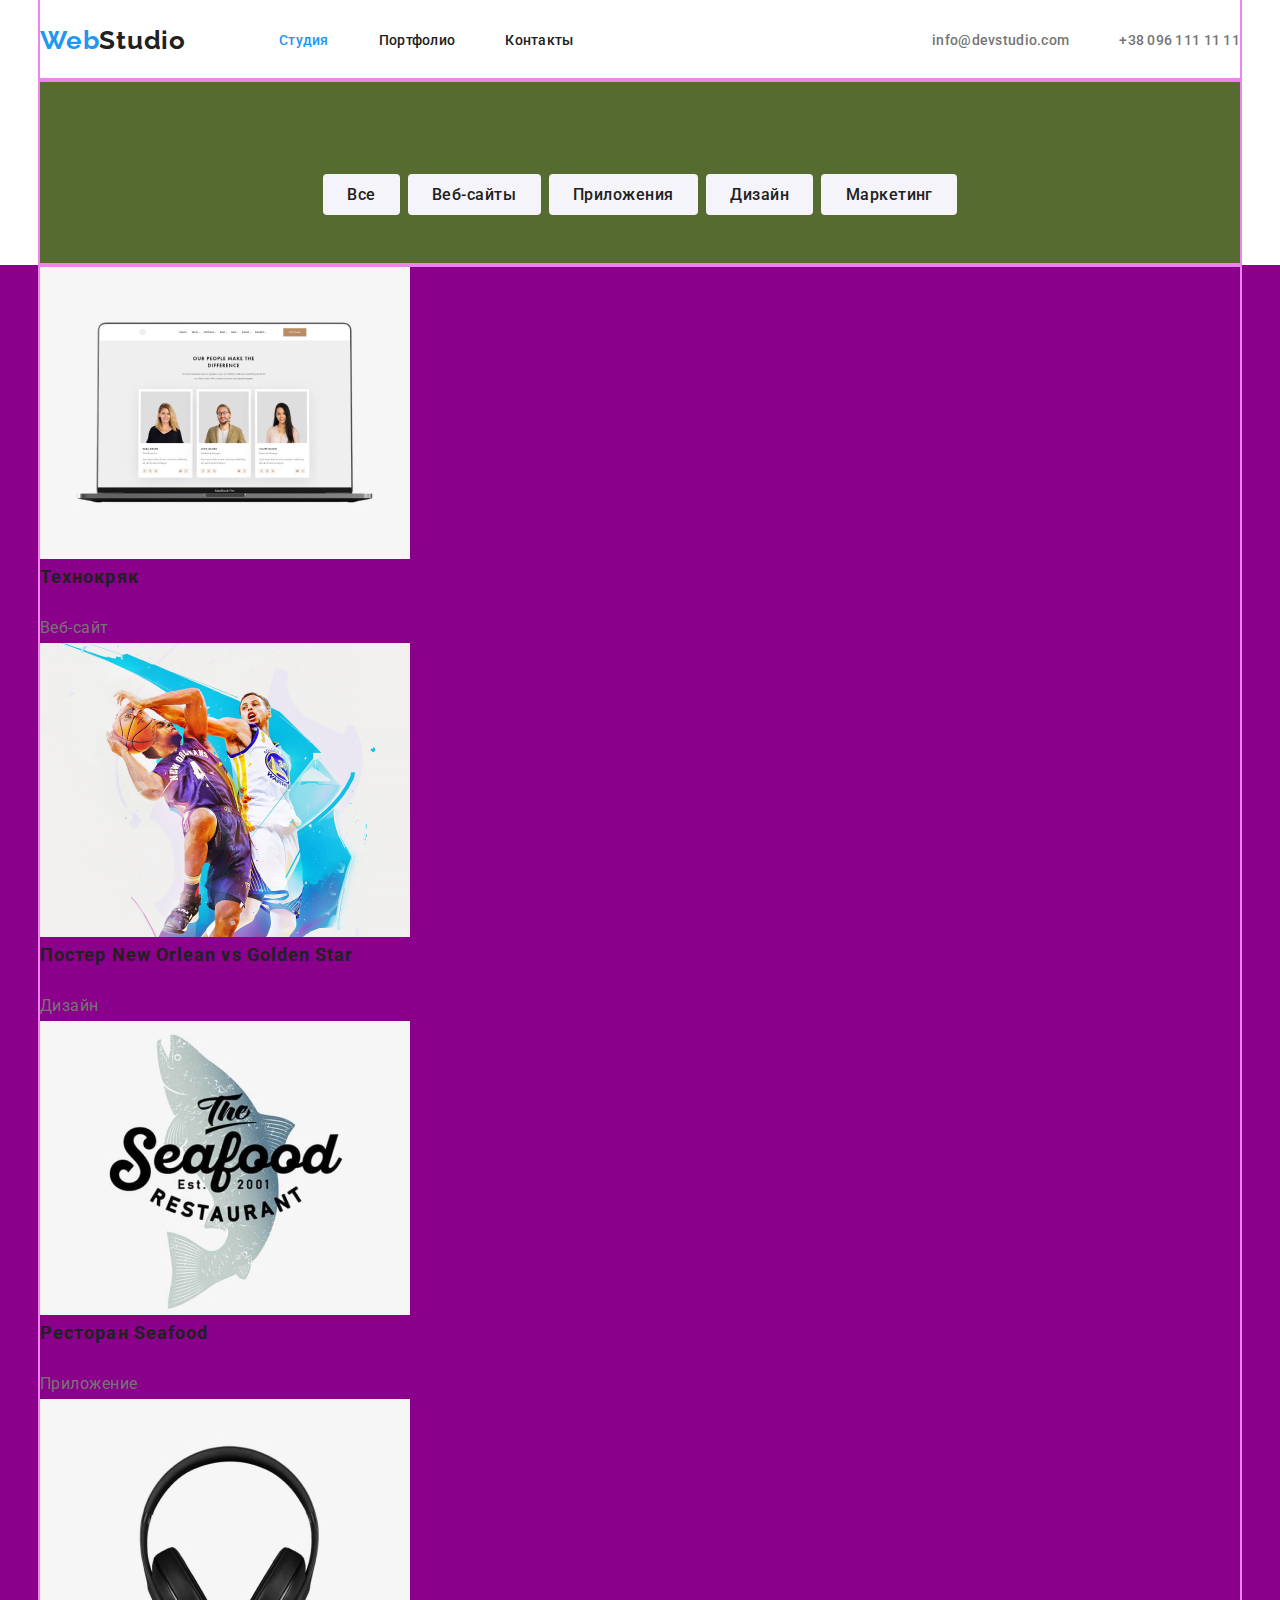
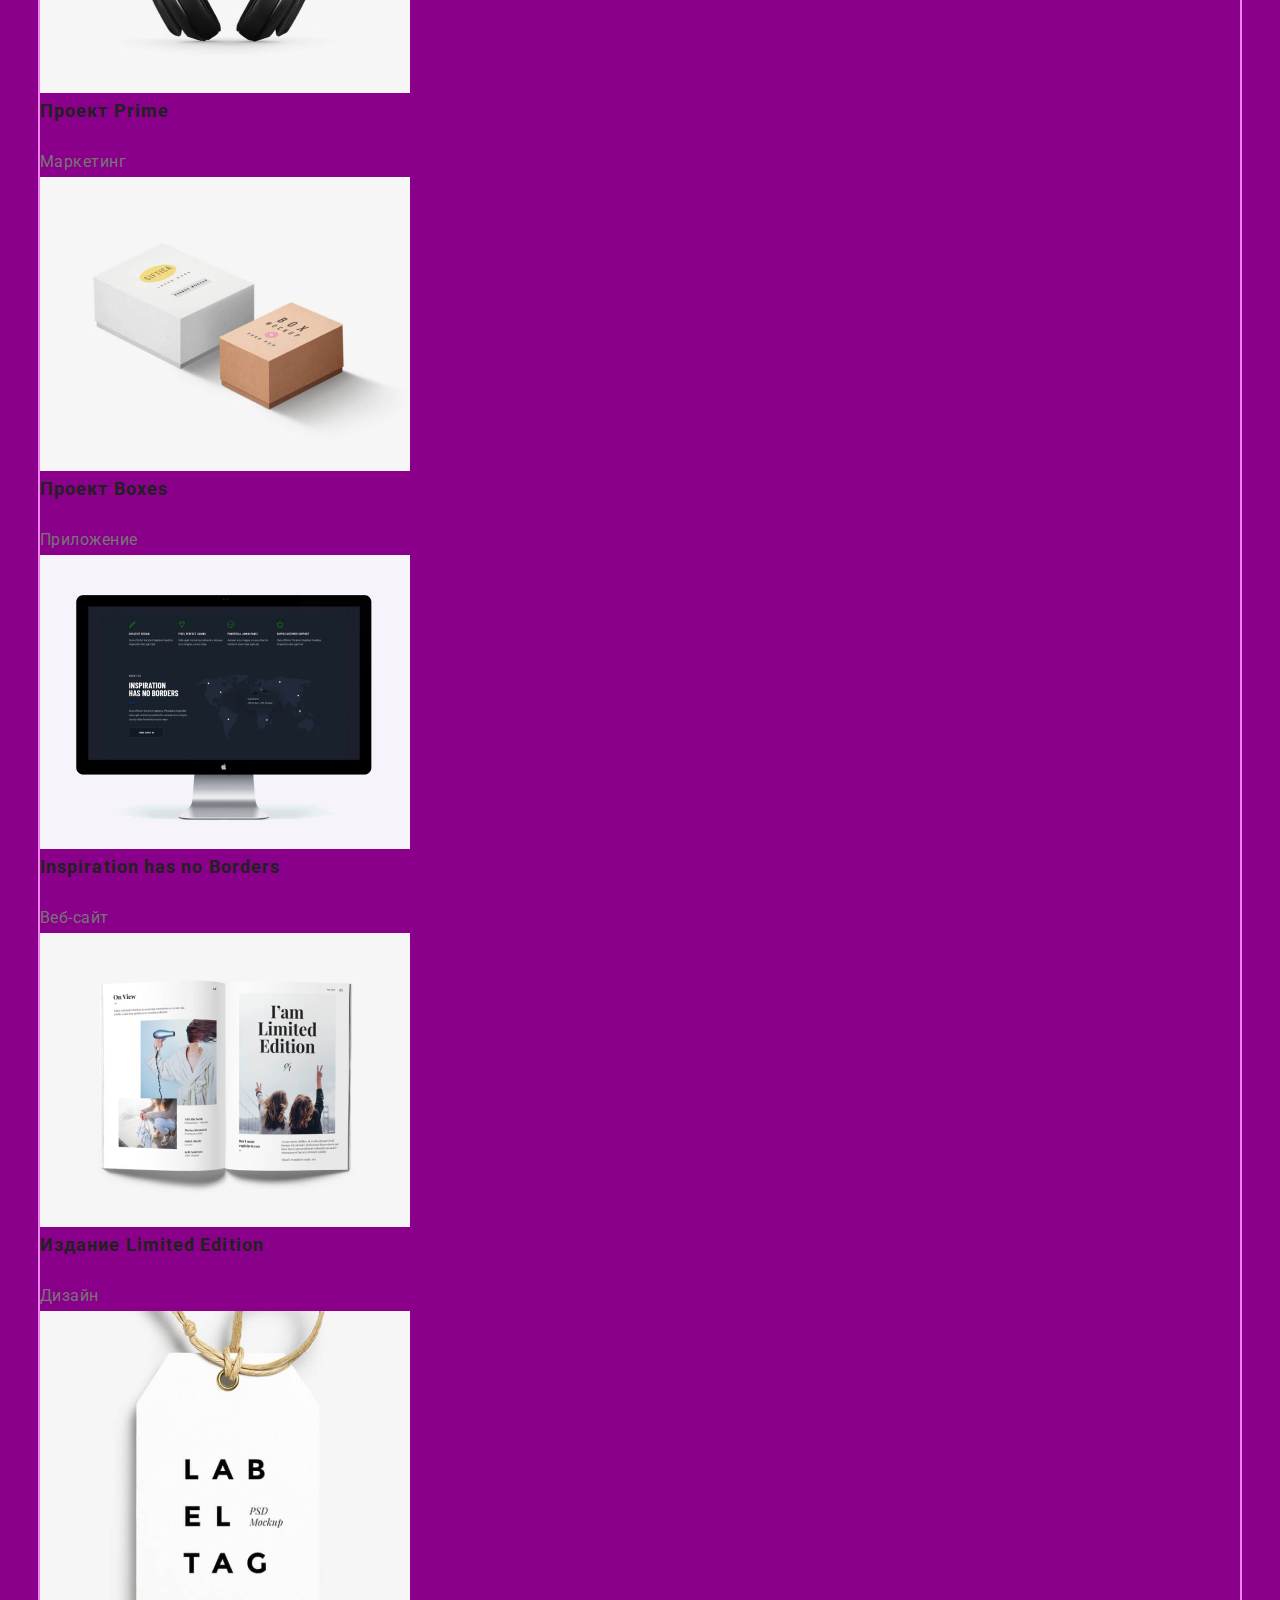
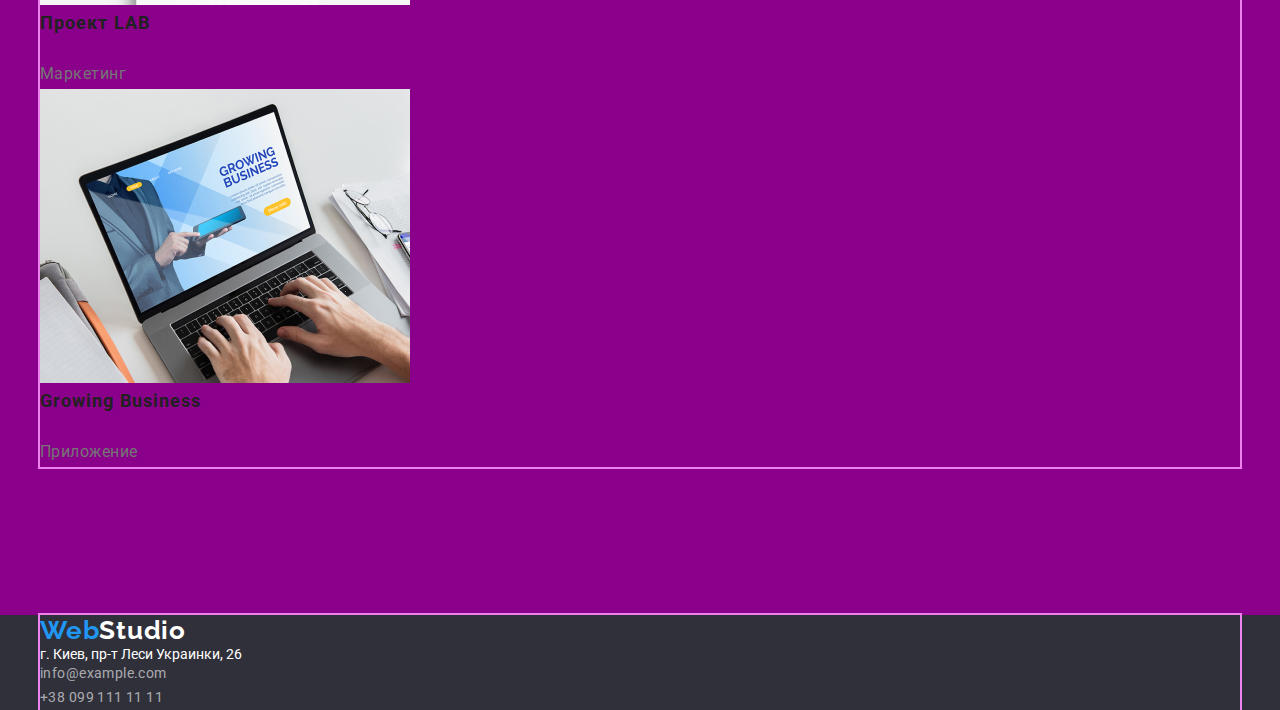
==== commit ed2dee59: "Робота над секціями 03" ====
--- a/portfolio.html
+++ b/portfolio.html
@@ -31,7 +31,7 @@
         <div class="container">
             <ul class="list filters">
                 <li class="filters-item"><button class="button" type="button">Все</button></li>
-                <li><button class="button" type="button">Веб-сайты</button></li>
+                <li class="filters-item"><button class="button" type="button">Веб-сайты</button></li>
                 <li class="filters-item"><button class="button" type="button">Приложения</button></li>
                 <li class="filters-item"><button class="button" type="button">Дизайн</button></li>
                 <li class="filters-item"><button class="button" type="button">Маркетинг</button></li>
--- a/css/styles.css
+++ b/css/styles.css
@@ -293,11 +293,11 @@
   align-items: center;
   justify-content: center;
   padding-top: 94px;
-  padding-bottom: 32.65px;
+  padding-bottom: 50px;
   background-color: darkolivegreen;
 }
-.filters-item {
-  display: block;
+.filters-item:not(:last-child) {
+  margin-right: 8px;
 }
 .project-section {
   padding-bottom: 148px;
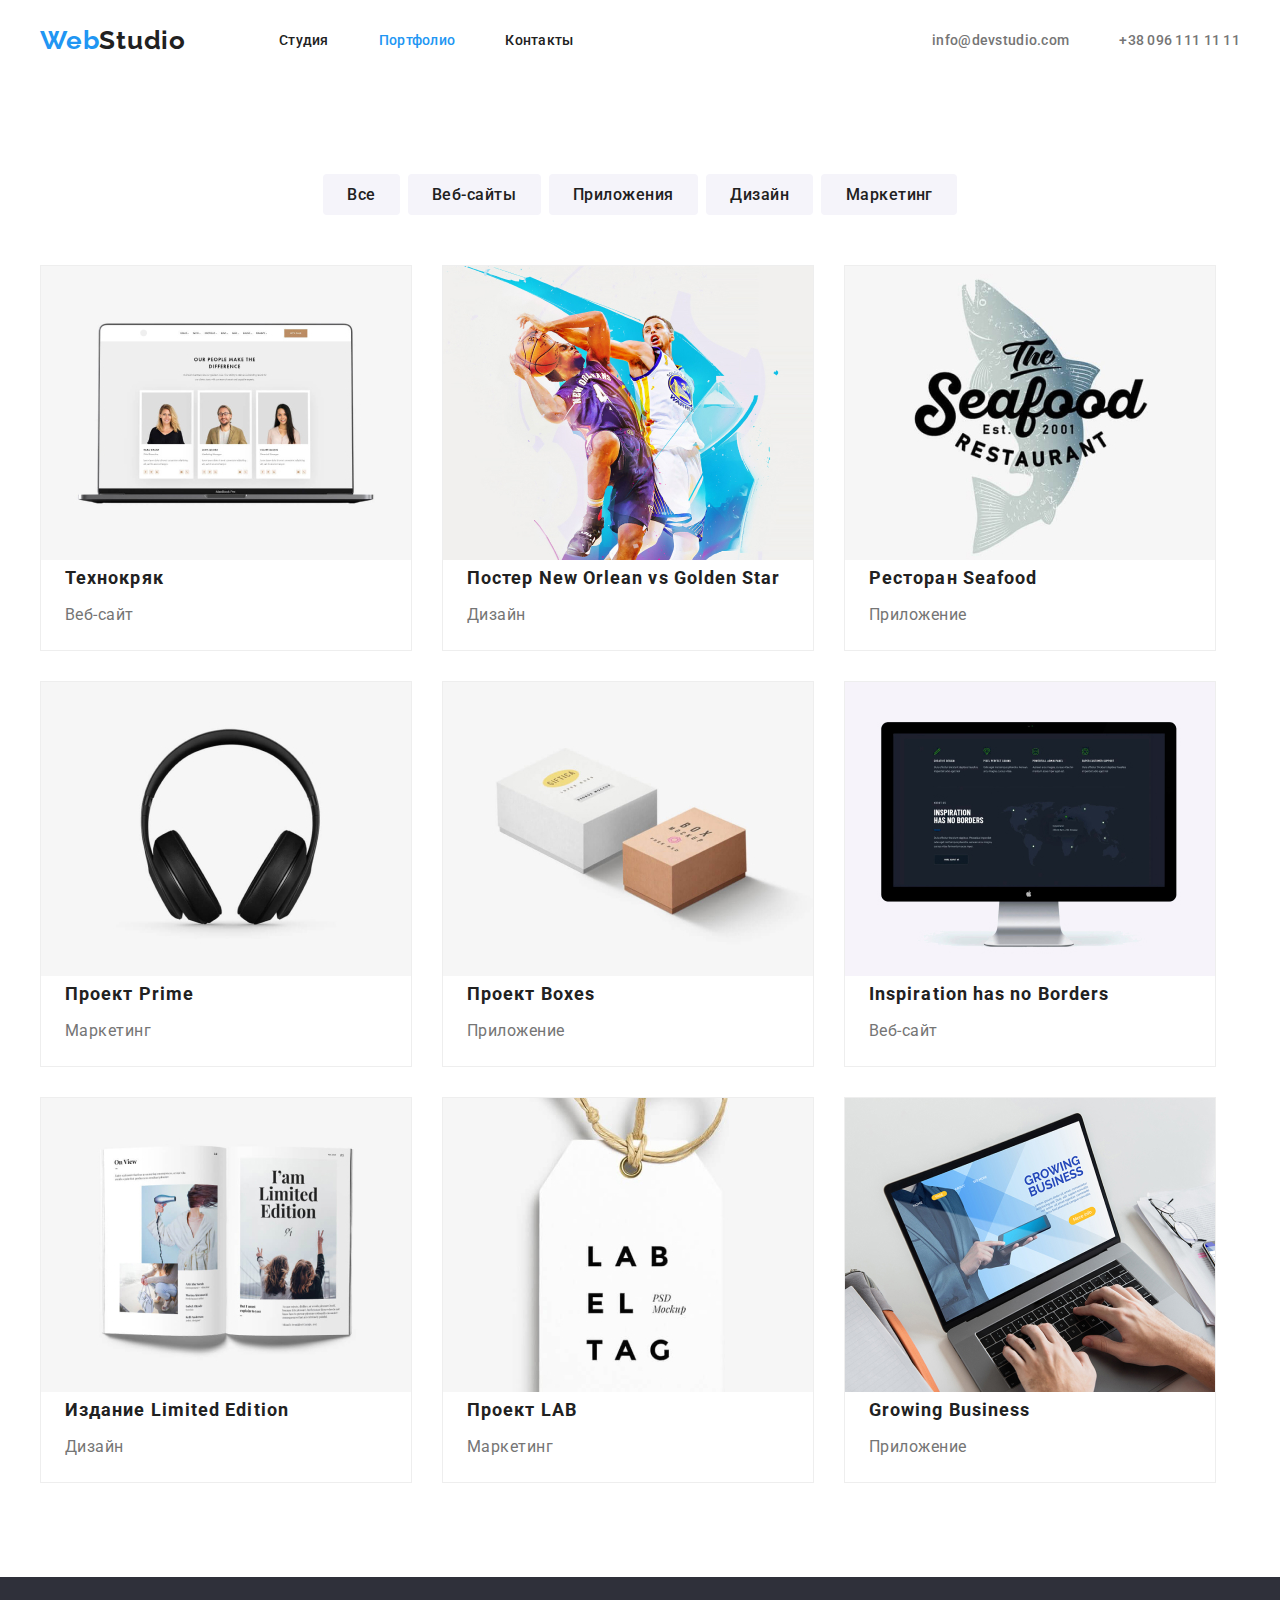
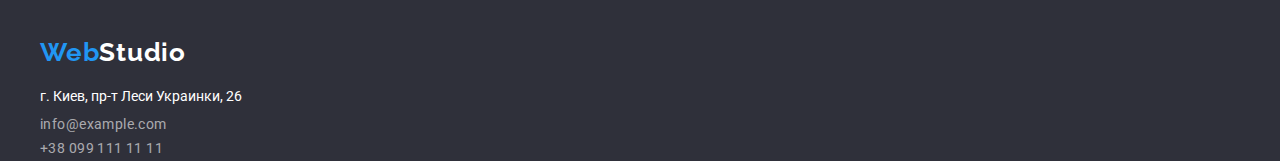
==== commit 9a77fd72: "Робота над секціями 04" ====
--- a/portfolio.html
+++ b/portfolio.html
@@ -15,8 +15,8 @@
             <nav class="nav">
                 <a class="logo" href="./index.html">Web<span class="logo-top">Studio</span></a>
                 <ul class="site-nav list">
-                    <li class="item"><a class="navigation current" href="">Студия</a></li>
-                    <li class="item"><a class="navigation" href="./portfolio.html">Портфолио</a></li>
+                    <li class="item"><a class="navigation" href="./index.html">Студия</a></li>
+                    <li class="item"><a class="navigation current" href="./portfolio.html">Портфолио</a></li>
                     <li class="item"><a class="navigation" href="#contacts">Контакты</a></li>
                 </ul>
             </nav>
@@ -37,45 +37,45 @@
                 <li class="filters-item"><button class="button" type="button">Маркетинг</button></li>
             </ul>
         </div>
-        <section class="project-section">
+        <section class="projects-section">
             <div class="container">
                 <h2 hidden>Виды наших работ</h2>
-                    <ul class="list">
-                        <li><img src="./images/portfolio/img1.jpg" width="370" height="294" alt="Ноутбук" />
-                            <h3 class="project">Технокряк</h3>
-                            <p class="project-item">Веб-сайт</p>
+                    <ul class="projects-schedule list">
+                        <li class="projects-item"><img src="./images/portfolio/img1.jpg" width="370" height="294" alt="Ноутбук" />
+                            <h3 class="projects-title">Технокряк</h3>
+                            <p class="projects">Веб-сайт</p>
                         </li>
-                        <li><img src="./images/portfolio/img2.jpg" width="370" height="294" alt="Баскетболисты" />
-                            <h3 class="project">Постер New Orlean vs Golden Star</h3>
-                            <p class="project-item">Дизайн</p>
+                        <li class="projects-item"><img src="./images/portfolio/img2.jpg" width="370" height="294" alt="Баскетболисты" />
+                            <h3 class="projects-title">Постер New Orlean vs Golden Star</h3>
+                            <p class="projects">Дизайн</p>
                         </li>
-                        <li><img src="./images/portfolio/img3.jpg" width="370" height="294" alt="Логотип рыбы" />
-                            <h3 class="project">Ресторан Seafood</h3>
-                            <p class="project-item">Приложение</p>
+                        <li class="projects-item"><img src="./images/portfolio/img3.jpg" width="370" height="294" alt="Логотип рыбы" />
+                            <h3 class="projects-title">Ресторан Seafood</h3>
+                            <p class="projects">Приложение</p>
                         </li>
-                        <li><img src="./images/portfolio/img4.jpg" width="370" height="294" alt="Наушники" />
-                            <h3 class="project">Проект Prime</h3>
-                            <p class="project-item">Маркетинг</p>
+                        <li class="projects-item"><img src="./images/portfolio/img4.jpg" width="370" height="294" alt="Наушники" />
+                            <h3 class="projects-title">Проект Prime</h3>
+                            <p class="projects">Маркетинг</p>
                         </li>
-                        <li><img src="./images/portfolio/img5.jpg" width="370" height="294" alt="Коробки" />
-                            <h3 class="project">Проект Boxes</h3>
-                            <p class="project-item">Приложение</p>
+                        <li class="projects-item"><img src="./images/portfolio/img5.jpg" width="370" height="294" alt="Коробки" />
+                            <h3 class="projects-title">Проект Boxes</h3>
+                            <p class="projects">Приложение</p>
                         </li>
-                        <li><img src="./images/portfolio/img6.jpg" width="370" height="294" alt="Монитор ПК" />
-                            <h3 class="project">Inspiration has no Borders</h3>
-                            <p class="project-item">Веб-сайт</p>
+                        <li class="projects-item"><img src="./images/portfolio/img6.jpg" width="370" height="294" alt="Монитор ПК" />
+                            <h3 class="projects-title">Inspiration has no Borders</h3>
+                            <p class="projects">Веб-сайт</p>
                         </li>
-                        <li><img src="./images/portfolio/img7.jpg" width="370" height="294" alt="Журнал" />
-                            <h3 class="project">Издание Limited Edition</h3>
-                            <p class="project-item">Дизайн</p>
+                        <li class="projects-item"><img src="./images/portfolio/img7.jpg" width="370" height="294" alt="Журнал" />
+                            <h3 class="projects-title">Издание Limited Edition</h3>
+                            <p class="projects">Дизайн</p>
                         </li>
-                        <li><img src="./images/portfolio/img8.jpg" width="370" height="294" alt="Бирка" />
-                            <h3 class="project">Проект LAB</h3>
-                            <p class="project-item">Маркетинг</p>
+                        <li class="projects-item"><img src="./images/portfolio/img8.jpg" width="370" height="294" alt="Бирка" />
+                            <h3 class="projects-title">Проект LAB</h3>
+                            <p class="projects">Маркетинг</p>
                         </li>
-                        <li><img src="./images/portfolio/img9.jpg" width="370" height="294" alt="Руки работают за ноутбуком" />
-                            <h3 class="project">Growing Business</h3>
-                            <p class="project-item">Приложение</p>
+                        <li class="projects-item"><img src="./images/portfolio/img9.jpg" width="370" height="294" alt="Руки работают за ноутбуком" />
+                            <h3 class="projects-title">Growing Business</h3>
+                            <p class="projects">Приложение</p>
                         </li>
                     </ul>
             </div>
@@ -83,13 +83,13 @@
     </main>
     <footer id="contacts">
         <div class="container">
-            <a class="logo" href="./index.html">Web<span class="logo-bottom">Studio</span></a>
+            <div class="logo-container"><a class="logo" href="./index.html">Web<span class="logo-bottom">Studio</span></a>
+            </div>
             <ul class="list">
                 <li class="location">г. Киев, пр-т Леси Украинки, 26</li>
                 <li><a class="mail" href="mailto:info@example.com">info@example.com</a></li>
-                <li><a class="mail" href="tel:+380991111111">+38 099 111 11 11</a></li>
+                <li><a class="tel" href="tel:+380991111111">+38 099 111 11 11</a></li>
             </ul>
-        </div>
     </footer>
 </body>
 </html>--- a/css/styles.css
+++ b/css/styles.css
@@ -159,7 +159,6 @@
 .features-section {
   padding-top: 94px;
   padding-bottom: 94px;
-  background-color: cyan;
 }
 .features-schedule {
   display: flex;
@@ -187,7 +186,6 @@
 /* блок наши роботы */
 .job-section {
   padding-bottom: 94px;
-  background-color: blueviolet;
 }
 .job-title {
   font-weight: 700;
@@ -200,6 +198,8 @@
 }
 .job-schedule {
   display: flex;
+  padding: 0;
+  margin: 0;
 }
 .job-item:not(:last-child) {
   margin-right: 30px;
@@ -207,11 +207,24 @@
 
 /* блок команда */
 .team {
-  padding-bottom: 94px;
   background-color: var(--light-gray);
 }
+.team-title {
+  padding-top: 94px;
+  margin-bottom: 50px;
+  font-weight: 700;
+  font-size: 36px;
+  line-height: 1.166;
+  text-align: center;
+  letter-spacing: 0.03em;
+  color: var(--black-text);
+}
 .team-schedule {
   display: flex;
+}
+.team-item {
+  box-shadow: 0px 1px 3px rgba(0, 0, 0, 0.12), 0px 1px 1px rgba(0, 0, 0, 0.14), 0px 2px 1px rgba(0, 0, 0, 0.2);
+  border-radius: 0px 0px 4px 4px;
 }
 .team-item:not(:last-child) {
   margin-right: 30px;
@@ -251,8 +264,14 @@
   color: var(--white);
   text-decoration: none;
 }
-
+.logo-container {
+  /* display: block; */
+  padding-top: 60px;
+  margin-bottom: 20px;
+  /* padding-left: 215px; */
+}
 .location {
+  margin-bottom: 9px;
   font-weight: 400;
   font-size: 14px;
   line-height: 1.71
@@ -262,6 +281,16 @@
 }
 
 .mail{
+  margin-bottom: 9px;
+  font-weight: 400;
+  font-size: 14px;
+  line-height: 1.71;
+  letter-spacing: 0.03em;
+  color: rgba(255, 255, 255, 0.6);
+  text-decoration: none;
+}
+.tel {
+  margin-bottom: 60px;
   font-weight: 400;
   font-size: 14px;
   line-height: 1.71;
@@ -294,24 +323,42 @@
   justify-content: center;
   padding-top: 94px;
   padding-bottom: 50px;
-  background-color: darkolivegreen;
 }
 .filters-item:not(:last-child) {
   margin-right: 8px;
 }
-.project-section {
-  padding-bottom: 148px;
-  background-color: darkmagenta;
-}
-.project{
+
+/* блок проэкты */
+.projects-section {
+  padding-bottom: 94px;
+}
+.projects-schedule {
+  display: flex;
+  flex-wrap: wrap;
+}
+.projects-item {
+  border: 1px solid #EEEEEE;
+  margin-right: 30px;
+  margin-bottom: 30px;
+}
+.projects-item:nth-child(3n) {
+  margin-right: 0;
+}
+.projects-item:nth-last-child(-n + 3) {
+  margin-bottom: 0;
+}
+.projects-title{
+  padding-left: 24px;
+  margin-bottom: 4px;
   font-weight: 700;
   font-size: 18px;
   line-height: 2;
   letter-spacing: 0.06em;
   color: var(--black-text);
 }
-.project-item{
-  margin-bottom: 0;
+.projects{
+  padding-left: 24px;
+  margin-bottom: 20px;
   font-weight: 400;
   font-size: 16px;
   line-height: 1.87;
@@ -322,5 +369,5 @@
   width: 1200px;
   margin-left: auto;
   margin-right: auto;
-  outline: 2px solid violet;
-}
+  /* outline: 2px solid violet; */
+}
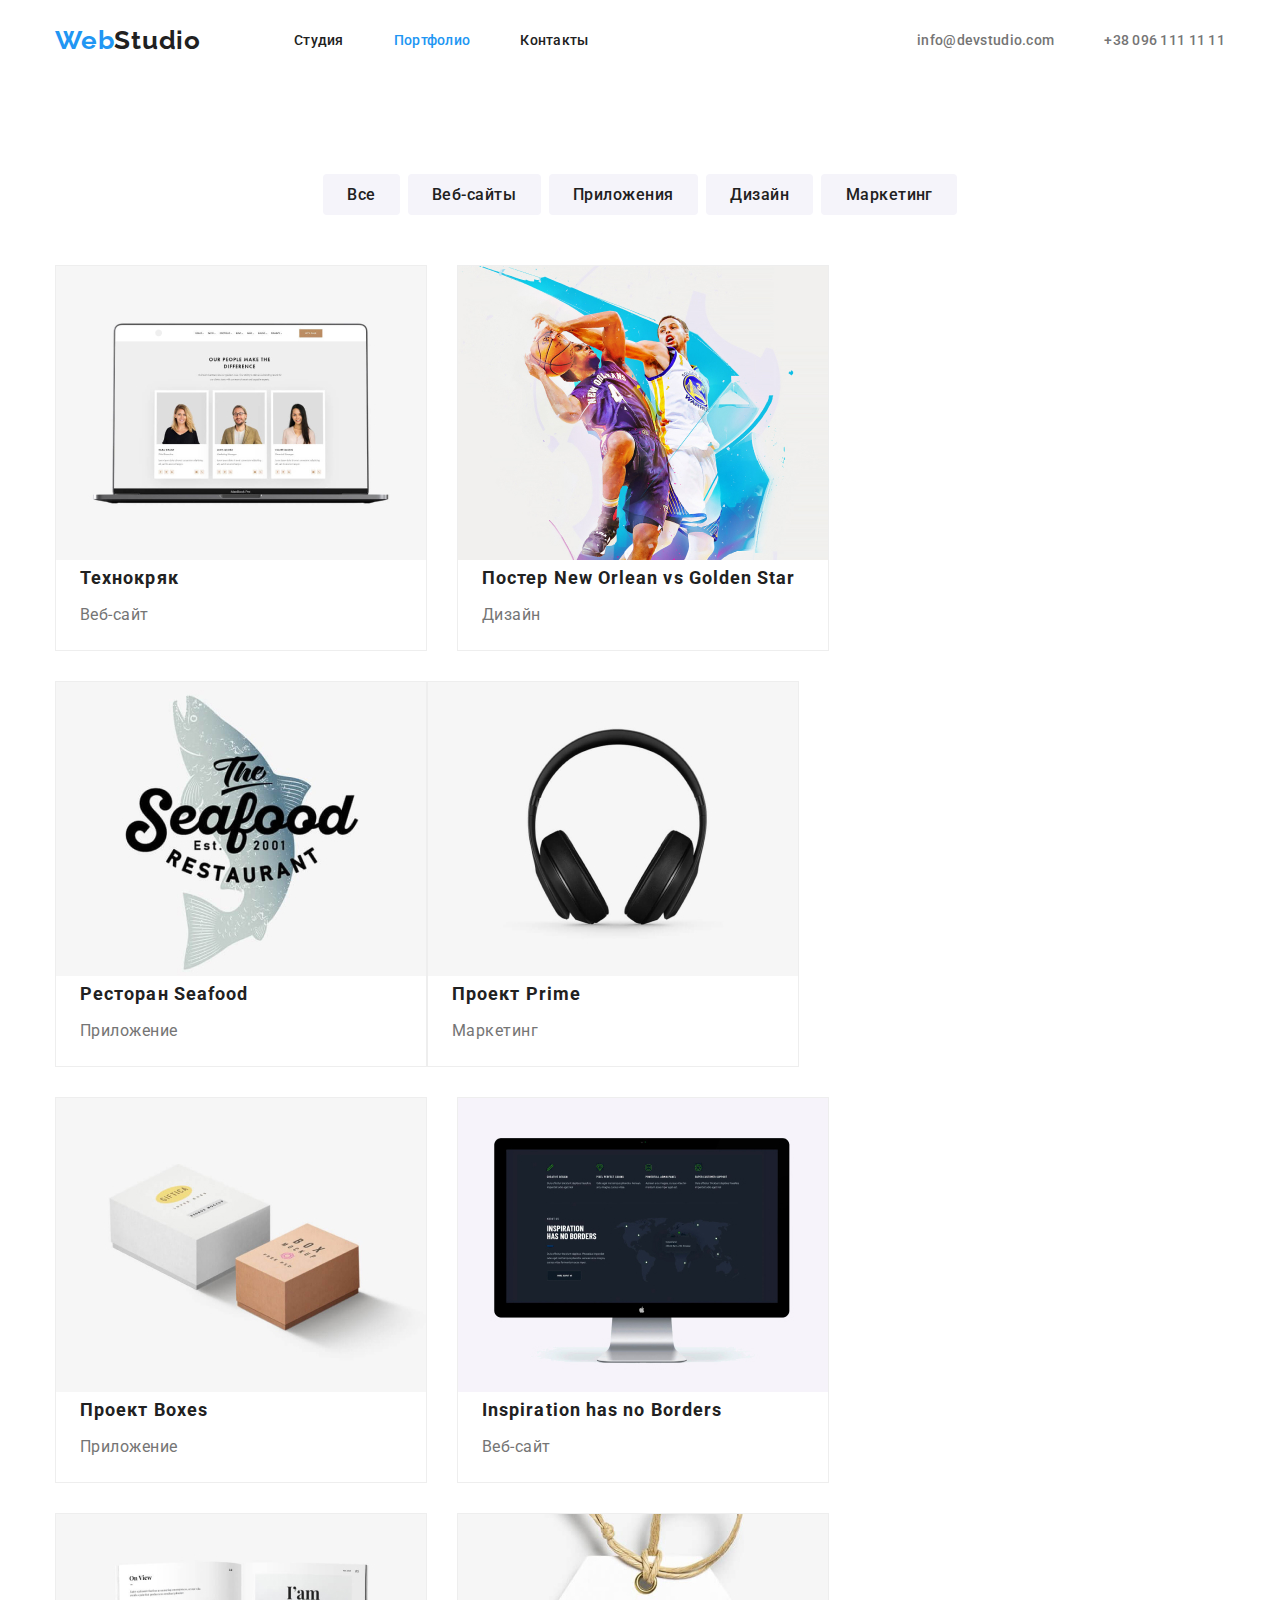
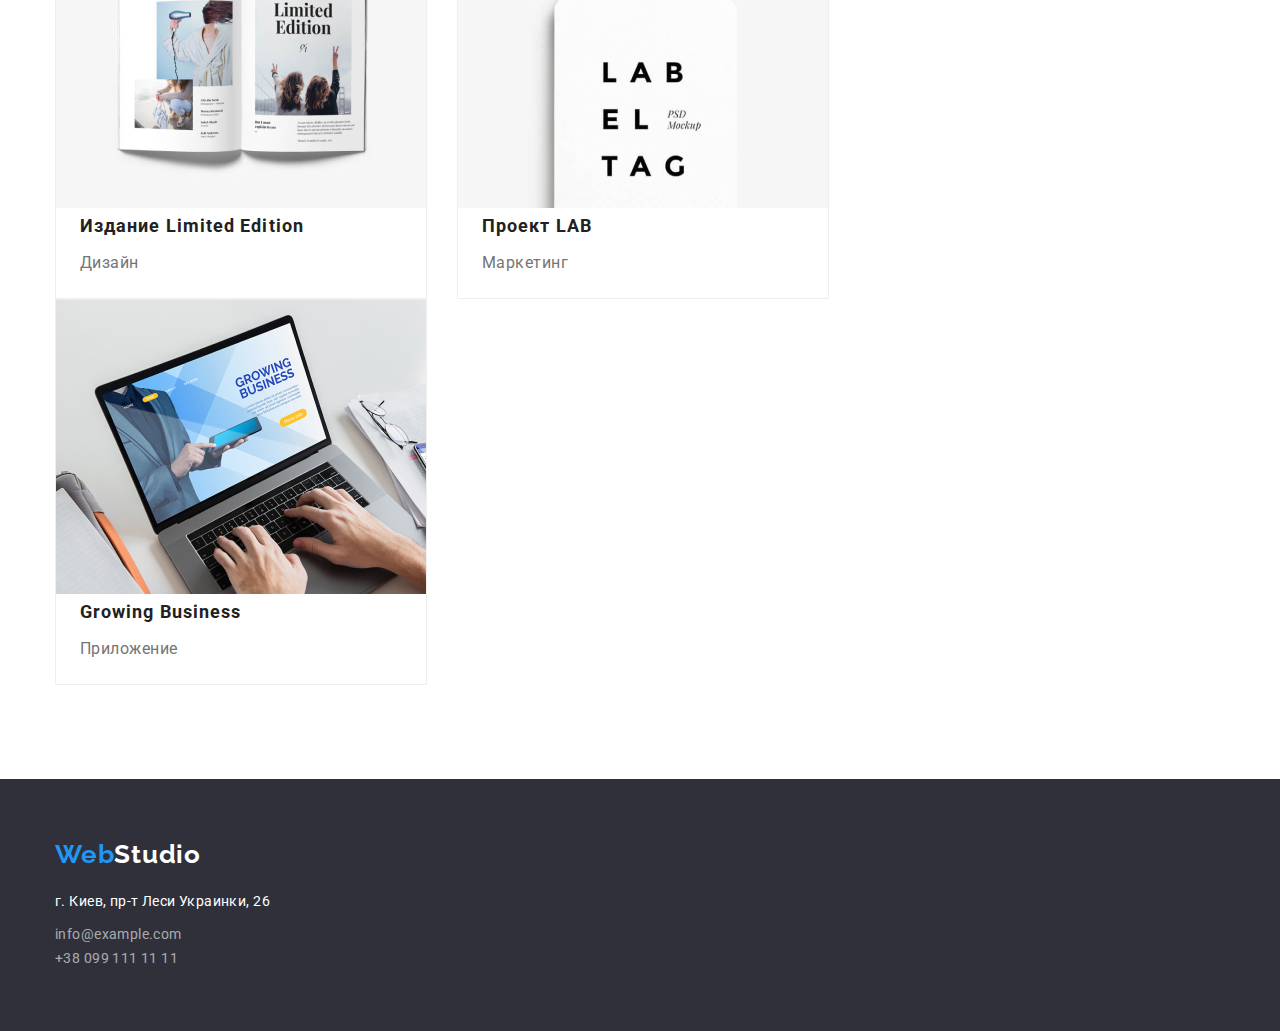
==== commit aa4cea94: "Виправлення помилок ДЗ" ====
--- a/portfolio.html
+++ b/portfolio.html
@@ -81,15 +81,15 @@
             </div>
         </section>
     </main>
-    <footer id="contacts">
+    <footer id="contacts" class="footer">
         <div class="container">
-            <div class="logo-container"><a class="logo" href="./index.html">Web<span class="logo-bottom">Studio</span></a>
-            </div>
-            <ul class="list">
+            <a class="logo" href="./index.html">Web<span class="logo-bottom">Studio</span></a>
+            <ul class="list footer-flexbox">
                 <li class="location">г. Киев, пр-т Леси Украинки, 26</li>
                 <li><a class="mail" href="mailto:info@example.com">info@example.com</a></li>
-                <li><a class="tel" href="tel:+380991111111">+38 099 111 11 11</a></li>
+                <li><a class="mail" href="tel:+380991111111">+38 099 111 11 11</a></li>
             </ul>
+        </div>
     </footer>
 </body>
 </html>--- a/css/styles.css
+++ b/css/styles.css
@@ -19,7 +19,7 @@
 }
 
 /* утилиты */
-html{
+html {
   box-sizing: border-box;
 }
 
@@ -105,9 +105,9 @@
   display: flex;
   margin-left: auto;
 }
- .schedule-contacts .item + .item {
-   margin-left: 50px;
- }
+.schedule-contacts .item + .item {
+  margin-left: 50px;
+}
 .contacts {
   font-weight: 500;
   font-size: 14px;
@@ -126,8 +126,15 @@
 
 /* блок герой */
 .hero {
+  padding-top: 200px;
+  padding-bottom: 200px;
   background-color: var(--dark-gray);
   text-align: center;
+}
+.hero-container {
+  max-width: 696px;
+  margin-left: auto;
+  margin-right: auto;
 }
 .hero-title {
   margin-top: 0;
@@ -223,7 +230,9 @@
   display: flex;
 }
 .team-item {
-  box-shadow: 0px 1px 3px rgba(0, 0, 0, 0.12), 0px 1px 1px rgba(0, 0, 0, 0.14), 0px 2px 1px rgba(0, 0, 0, 0.2);
+  margin-bottom: 94px;
+  box-shadow: 0px 1px 3px rgba(0, 0, 0, 0.12), 0px 1px 1px rgba(0, 0, 0, 0.14),
+    0px 2px 1px rgba(0, 0, 0, 0.2);
   border-radius: 0px 0px 4px 4px;
 }
 .team-item:not(:last-child) {
@@ -255,6 +264,10 @@
 footer {
   background-color: var(--dark-gray);
 }
+.footer {
+  padding-top: 60px;
+  padding-bottom: 60px;
+}
 .logo-bottom {
   font-family: Raleway, sans-serif;
   font-weight: 700;
@@ -264,43 +277,37 @@
   color: var(--white);
   text-decoration: none;
 }
-.logo-container {
-  /* display: block; */
-  padding-top: 60px;
-  margin-bottom: 20px;
-  /* padding-left: 215px; */
+.footer-flexbox {
+  display: flex;
+  flex-direction: column;
 }
 .location {
   margin-bottom: 9px;
+  margin-top: 20px;
+  font-family: Roboto, sans-serif;
   font-weight: 400;
   font-size: 14px;
-  line-height: 1.71
-  letter-spacing: 0.03em;
-  color: var(--white);
-  text-decoration: none;
-}
-
-.mail{
-  margin-bottom: 9px;
+  line-height: 1.71;
+  letter-spacing: 0.03em;
+  color: var(--white);
+  list-style: none;
+  text-decoration: none;
+}
+.mail + .mail {
+  margin-top: 9px;
+}
+.mail {
+  font-family: Roboto, sans-serif;
   font-weight: 400;
   font-size: 14px;
   line-height: 1.71;
+  text-decoration: none;
   letter-spacing: 0.03em;
   color: rgba(255, 255, 255, 0.6);
-  text-decoration: none;
-}
-.tel {
-  margin-bottom: 60px;
-  font-weight: 400;
-  font-size: 14px;
-  line-height: 1.71;
-  letter-spacing: 0.03em;
-  color: rgba(255, 255, 255, 0.6);
-  text-decoration: none;
 }
 
 /* блок фильтры */
-.button{
+.button {
   font-family: Roboto, sans-serif;
   font-weight: 500;
   font-size: 16px;
@@ -337,7 +344,7 @@
   flex-wrap: wrap;
 }
 .projects-item {
-  border: 1px solid #EEEEEE;
+  border: 1px solid #eeeeee;
   margin-right: 30px;
   margin-bottom: 30px;
 }
@@ -347,7 +354,7 @@
 .projects-item:nth-last-child(-n + 3) {
   margin-bottom: 0;
 }
-.projects-title{
+.projects-title {
   padding-left: 24px;
   margin-bottom: 4px;
   font-weight: 700;
@@ -356,7 +363,7 @@
   letter-spacing: 0.06em;
   color: var(--black-text);
 }
-.projects{
+.projects {
   padding-left: 24px;
   margin-bottom: 20px;
   font-weight: 400;
@@ -369,5 +376,6 @@
   width: 1200px;
   margin-left: auto;
   margin-right: auto;
-  /* outline: 2px solid violet; */
-}
+  padding-left: 15px;
+  padding-right: 15px;
+}
